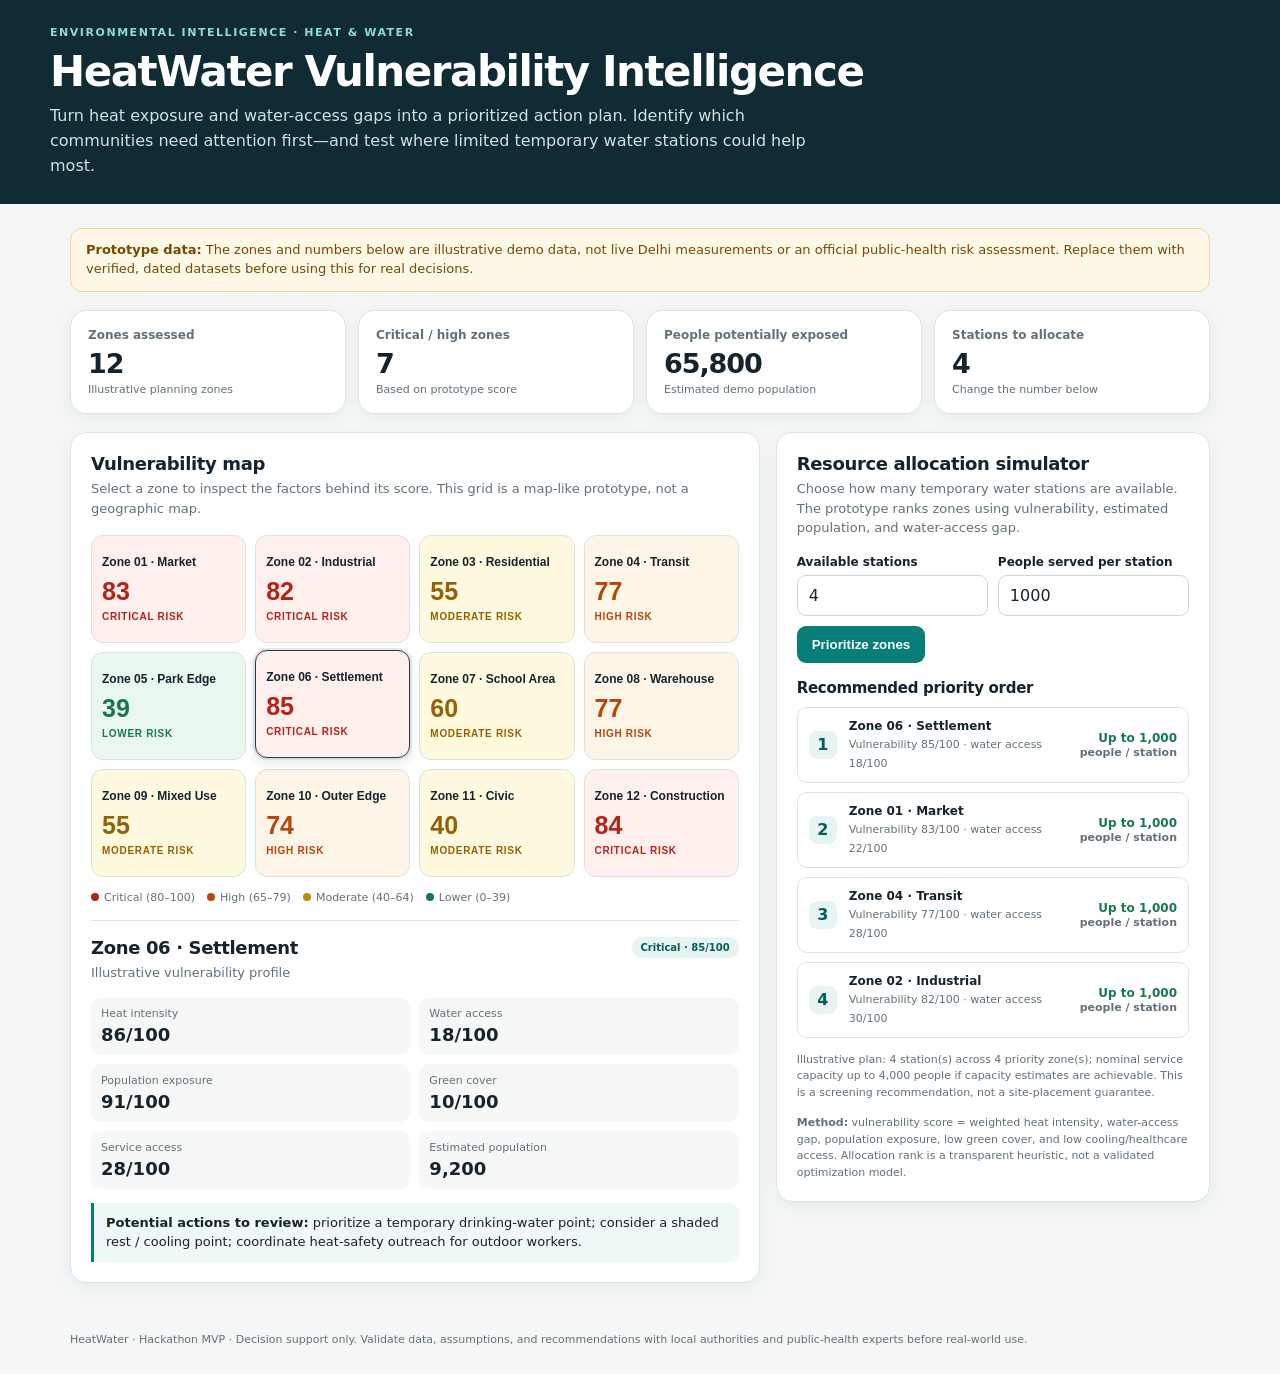
==== index.html @ c155eba9 "Add files via upload" ====
<!DOCTYPE html>
<html lang="en">
<head>
  <meta charset="UTF-8" />
  <meta name="viewport" content="width=device-width, initial-scale=1.0" />
  <meta name="description" content="Heat-water vulnerability mapping and resource prioritization prototype." />
  <title>HeatWater | Vulnerability Intelligence</title>
  <style>
    :root {
      --ink: #15232d; --muted: #61717b; --paper: #f4f7f6; --card: #ffffff;
      --line: #dce5e2; --teal: #087e78; --teal-dark: #075d59; --red: #b42318;
      --orange: #b54708; --yellow: #946200; --green: #16794b;
    }
    * { box-sizing: border-box; }
    body { margin: 0; background: var(--paper); color: var(--ink); font-family: Inter, ui-sans-serif, system-ui, -apple-system, BlinkMacSystemFont, "Segoe UI", sans-serif; }
    header { background: #102b33; color: white; padding: 26px max(22px, calc((100% - 1180px)/2)); }
    .eyebrow { text-transform: uppercase; letter-spacing: .14em; font-size: 11px; color: #8ddbd2; font-weight: 800; }
    h1 { margin: 8px 0 8px; font-size: clamp(28px, 4vw, 42px); letter-spacing: -.035em; }
    header p { margin: 0; color: #d3e1e2; max-width: 760px; line-height: 1.55; }
    main { max-width: 1180px; margin: 24px auto 50px; padding: 0 20px; }
    .notice { background: #fff8e7; border: 1px solid #f0d69a; color: #704b00; border-radius: 12px; padding: 12px 15px; font-size: 13px; line-height: 1.45; margin-bottom: 18px; }
    .stats { display: grid; grid-template-columns: repeat(4, 1fr); gap: 12px; margin-bottom: 18px; }
    .stat, .panel { background: var(--card); border: 1px solid var(--line); border-radius: 16px; box-shadow: 0 4px 16px #173a3610; }
    .stat { padding: 17px; }
    .stat-label { color: var(--muted); font-size: 12px; font-weight: 700; }
    .stat-value { font-size: 27px; font-weight: 800; letter-spacing: -.04em; margin-top: 6px; }
    .stat-note { color: var(--muted); font-size: 11px; margin-top: 4px; }
    .layout { display: grid; grid-template-columns: minmax(0, 1.35fr) minmax(310px, .85fr); gap: 16px; align-items: start; }
    .panel { padding: 20px; }
    .panel h2 { font-size: 18px; margin: 0 0 5px; letter-spacing: -.02em; }
    .sub { color: var(--muted); font-size: 13px; line-height: 1.5; margin: 0 0 17px; }
    .map-grid { display: grid; grid-template-columns: repeat(4, 1fr); gap: 9px; }
    .zone { border: 1px solid #d9e3e0; border-radius: 12px; padding: 12px 10px; min-height: 108px; text-align: left; cursor: pointer; background: #f7faf9; transition: transform .15s, box-shadow .15s; color: var(--ink); }
    .zone:hover, .zone.active { transform: translateY(-2px); box-shadow: 0 4px 14px #173a3620; border-color: #243d43; outline: 2px solid #243d4318; }
    .zone .zone-name { font-size: 12px; font-weight: 800; display: block; }
    .zone .score { font-size: 25px; font-weight: 850; display: block; margin: 8px 0 2px; }
    .zone .risk { font-size: 10px; font-weight: 800; text-transform: uppercase; letter-spacing: .07em; }
    .critical { background: #fff0ee; } .critical .score, .critical .risk { color: var(--red); }
    .high { background: #fff4e8; } .high .score, .high .risk { color: var(--orange); }
    .moderate { background: #fff9df; } .moderate .score, .moderate .risk { color: var(--yellow); }
    .low { background: #eaf7ef; } .low .score, .low .risk { color: var(--green); }
    .legend { display: flex; flex-wrap: wrap; gap: 12px; margin-top: 14px; font-size: 11px; color: var(--muted); }
    .dot { display: inline-block; width: 8px; height: 8px; border-radius: 50%; margin-right: 5px; }
    .detail { margin-top: 16px; border-top: 1px solid var(--line); padding-top: 16px; }
    .detail-top { display: flex; justify-content: space-between; align-items: flex-start; gap: 10px; }
    .pill { display: inline-block; border-radius: 999px; padding: 5px 9px; background: #e6f5f3; color: var(--teal-dark); font-size: 10px; font-weight: 800; }
    .metric-list { display: grid; grid-template-columns: 1fr 1fr; gap: 9px; margin: 14px 0; }
    .metric { background: #f5f8f7; border-radius: 10px; padding: 10px; }
    .metric span { display: block; font-size: 11px; color: var(--muted); }
    .metric strong { display: block; font-size: 18px; margin-top: 4px; }
    .recommendation { border-left: 3px solid var(--teal); padding: 10px 12px; background: #eef8f6; border-radius: 0 9px 9px 0; font-size: 13px; line-height: 1.5; }
    .controls { display: flex; gap: 10px; align-items: end; margin-top: 15px; flex-wrap: wrap; }
    label { display: block; font-size: 12px; font-weight: 750; margin-bottom: 6px; }
    input, select { width: 100%; border: 1px solid #cbd8d4; background: white; border-radius: 9px; padding: 10px 11px; color: var(--ink); font: inherit; }
    .control { flex: 1; min-width: 125px; }
    button.primary { background: var(--teal); border: 0; color: white; padding: 11px 15px; border-radius: 9px; font-weight: 800; cursor: pointer; }
    button.primary:hover { background: var(--teal-dark); }
    .allocation { margin-top: 16px; }
    .allocation-list { display: grid; gap: 9px; }
    .alloc-row { display: grid; grid-template-columns: 30px 1fr auto; gap: 10px; align-items: center; padding: 11px; border: 1px solid var(--line); border-radius: 10px; }
    .rank { width: 28px; height: 28px; border-radius: 8px; background: #e6f5f3; color: var(--teal-dark); display: grid; place-items: center; font-weight: 900; }
    .alloc-row strong { display: block; font-size: 12px; }
    .alloc-row small { color: var(--muted); font-size: 11px; }
    .impact { font-size: 12px; color: var(--green); font-weight: 850; text-align: right; }
    .footnote { font-size: 11px; color: var(--muted); line-height: 1.5; margin-top: 14px; }
    footer { max-width: 1180px; margin: 0 auto; padding: 0 20px 28px; color: var(--muted); font-size: 11px; }
    @media (max-width: 800px) { .layout { grid-template-columns: 1fr; } .stats { grid-template-columns: repeat(2, 1fr); } }
    @media (max-width: 500px) { .map-grid { grid-template-columns: repeat(2, 1fr); } .panel { padding: 15px; } }
  </style>
</head>
<body>
<header>
  <div class="eyebrow">Environmental intelligence · Heat & Water</div>
  <h1>HeatWater Vulnerability Intelligence</h1>
  <p>Turn heat exposure and water-access gaps into a prioritized action plan. Identify which communities need attention first—and test where limited temporary water stations could help most.</p>
</header>
<main>
  <div class="notice"><strong>Prototype data:</strong> The zones and numbers below are illustrative demo data, not live Delhi measurements or an official public-health risk assessment. Replace them with verified, dated datasets before using this for real decisions.</div>
  <section class="stats" aria-label="Overview">
    <div class="stat"><div class="stat-label">Zones assessed</div><div class="stat-value" id="zoneCount">12</div><div class="stat-note">Illustrative planning zones</div></div>
    <div class="stat"><div class="stat-label">Critical / high zones</div><div class="stat-value" id="highCount">—</div><div class="stat-note">Based on prototype score</div></div>
    <div class="stat"><div class="stat-label">People potentially exposed</div><div class="stat-value" id="exposedCount">—</div><div class="stat-note">Estimated demo population</div></div>
    <div class="stat"><div class="stat-label">Stations to allocate</div><div class="stat-value" id="stationCount">4</div><div class="stat-note">Change the number below</div></div>
  </section>
  <div class="layout">
    <section class="panel">
      <h2>Vulnerability map</h2>
      <p class="sub">Select a zone to inspect the factors behind its score. This grid is a map-like prototype, not a geographic map.</p>
      <div class="map-grid" id="zoneGrid"></div>
      <div class="legend">
        <span><i class="dot" style="background:#b42318"></i>Critical (80–100)</span>
        <span><i class="dot" style="background:#b54708"></i>High (65–79)</span>
        <span><i class="dot" style="background:#c18b00"></i>Moderate (40–64)</span>
        <span><i class="dot" style="background:#16794b"></i>Lower (0–39)</span>
      </div>
      <div class="detail" id="zoneDetail"></div>
    </section>
    <section class="panel">
      <h2>Resource allocation simulator</h2>
      <p class="sub">Choose how many temporary water stations are available. The prototype ranks zones using vulnerability, estimated population, and water-access gap.</p>
      <div class="controls">
        <div class="control"><label for="stationInput">Available stations</label><input id="stationInput" type="number" min="1" max="12" value="4" /></div>
        <div class="control"><label for="capacityInput">People served per station</label><input id="capacityInput" type="number" min="100" max="10000" step="100" value="1000" /></div>
        <button class="primary" id="allocateBtn">Prioritize zones</button>
      </div>
      <div class="allocation">
        <h2 style="font-size:15px;margin-bottom:10px">Recommended priority order</h2>
        <div class="allocation-list" id="allocationList"></div>
      </div>
      <div class="footnote" id="allocationSummary"></div>
      <div class="footnote"><strong>Method:</strong> vulnerability score = weighted heat intensity, water-access gap, population exposure, low green cover, and low cooling/healthcare access. Allocation rank is a transparent heuristic, not a validated optimization model.</div>
    </section>
  </div>
</main>
<footer>HeatWater · Hackathon MVP · Decision support only. Validate data, assumptions, and recommendations with local authorities and public-health experts before real-world use.</footer>
<script>
  // Illustrative demo values only. Replace with sourced, dated local data before real use.
  const zones = [
    {id:1,name:"Zone 01 · Market",heat:91,water:22,exposure:88,green:18,services:35,population:6200,workers:74},
    {id:2,name:"Zone 02 · Industrial",heat:94,water:30,exposure:92,green:12,services:42,population:7100,workers:81},
    {id:3,name:"Zone 03 · Residential",heat:72,water:61,exposure:66,green:48,services:65,population:5400,workers:39},
    {id:4,name:"Zone 04 · Transit",heat:88,water:28,exposure:86,green:20,services:58,population:8300,workers:77},
    {id:5,name:"Zone 05 · Park Edge",heat:58,water:70,exposure:42,green:82,services:73,population:3100,workers:24},
    {id:6,name:"Zone 06 · Settlement",heat:86,water:18,exposure:91,green:10,services:28,population:9200,workers:69},
    {id:7,name:"Zone 07 · School Area",heat:76,water:52,exposure:73,green:44,services:69,population:4600,workers:32},
    {id:8,name:"Zone 08 · Warehouse",heat:90,water:35,exposure:80,green:16,services:39,population:3900,workers:83},
    {id:9,name:"Zone 09 · Mixed Use",heat:67,water:58,exposure:59,green:37,services:61,population:5100,workers:45},
    {id:10,name:"Zone 10 · Outer Edge",heat:79,water:26,exposure:71,green:24,services:31,population:5700,workers:56},
    {id:11,name:"Zone 11 · Civic",heat:61,water:77,exposure:48,green:63,services:88,population:2800,workers:21},
    {id:12,name:"Zone 12 · Construction",heat:93,water:24,exposure:89,green:14,services:33,population:4400,workers:90}
  ];
  // Each factor is normalized 0-100; lower water/green/services means a bigger vulnerability gap.
  function score(z) {
    const waterGap = 100 - z.water, greenGap = 100 - z.green, serviceGap = 100 - z.services;
    return Math.round(z.heat*.28 + waterGap*.25 + z.exposure*.22 + greenGap*.13 + serviceGap*.12);
  }
  function riskClass(s) { return s >= 80 ? "critical" : s >= 65 ? "high" : s >= 40 ? "moderate" : "low"; }
  function riskName(s) { return s >= 80 ? "Critical" : s >= 65 ? "High" : s >= 40 ? "Moderate" : "Lower"; }
  zones.forEach(z => z.vulnerability = score(z));
  let selected = zones[5].id;

  function renderGrid() {
    const grid = document.getElementById("zoneGrid");
    grid.innerHTML = "";
    zones.forEach(z => {
      const s = z.vulnerability;
      const b = document.createElement("button");
      b.className = `zone ${riskClass(s)} ${selected === z.id ? "active" : ""}`;
      b.innerHTML = `<span class="zone-name">${z.name}</span><span class="score">${s}</span><span class="risk">${riskName(s)} risk</span>`;
      b.setAttribute("aria-label", `${z.name}, vulnerability score ${s}. Select for details.`);
      b.addEventListener("click", () => { selected = z.id; renderGrid(); renderDetail(); });
      grid.appendChild(b);
    });
  }
  function actionFor(z) {
    const actions = [];
    if (z.water < 40) actions.push("prioritize a temporary drinking-water point");
    if (z.green < 25) actions.push("consider a shaded rest / cooling point");
    if (z.workers > 65) actions.push("coordinate heat-safety outreach for outdoor workers");
    if (z.services < 40) actions.push("review emergency-service access");
    if (!actions.length) actions.push("maintain water access and monitor conditions");
    return actions.slice(0,3).join("; ");
  }
  function renderDetail() {
    const z = zones.find(x => x.id === selected);
    document.getElementById("zoneDetail").innerHTML = `
      <div class="detail-top"><div><h2>${z.name}</h2><p class="sub" style="margin:5px 0 0">Illustrative vulnerability profile</p></div><span class="pill">${riskName(z.vulnerability)} · ${z.vulnerability}/100</span></div>
      <div class="metric-list">
        <div class="metric"><span>Heat intensity</span><strong>${z.heat}/100</strong></div>
        <div class="metric"><span>Water access</span><strong>${z.water}/100</strong></div>
        <div class="metric"><span>Population exposure</span><strong>${z.exposure}/100</strong></div>
        <div class="metric"><span>Green cover</span><strong>${z.green}/100</strong></div>
        <div class="metric"><span>Service access</span><strong>${z.services}/100</strong></div>
        <div class="metric"><span>Estimated population</span><strong>${z.population.toLocaleString("en-IN")}</strong></div>
      </div>
      <div class="recommendation"><strong>Potential actions to review:</strong> ${actionFor(z)}.</div>`;
  }
  function allocate() {
    let n = Math.max(1, Math.min(12, Number(document.getElementById("stationInput").value) || 1));
    let cap = Math.max(100, Number(document.getElementById("capacityInput").value) || 1000);
    document.getElementById("stationCount").textContent = n;
    const ranked = [...zones].map(z => {
      // Transparent prioritization heuristic: score, population, and water-access gap.
      const priority = z.vulnerability * .55 + (z.population / 100) * .20 + (100-z.water) * .25;
      return {...z, priority, peopleServed: Math.min(cap, z.population)};
    }).sort((a,b) => b.priority-a.priority).slice(0,n);
    const list = document.getElementById("allocationList");
    list.innerHTML = "";
    ranked.forEach((z,i) => {
      const row = document.createElement("div");
      row.className = "alloc-row";
      row.innerHTML = `<div class="rank">${i+1}</div><div><strong>${z.name}</strong><small>Vulnerability ${z.vulnerability}/100 · water access ${z.water}/100</small></div><div class="impact">Up to ${z.peopleServed.toLocaleString("en-IN")}<br><small>people / station</small></div>`;
      row.addEventListener("click", () => { selected=z.id; renderGrid(); renderDetail(); });
      row.style.cursor = "pointer";
      list.appendChild(row);
    });
    const people = ranked.reduce((sum,z)=>sum+z.peopleServed,0);
    document.getElementById("allocationSummary").textContent =
      `Illustrative plan: ${n} station(s) across ${ranked.length} priority zone(s); nominal service capacity up to ${people.toLocaleString("en-IN")} people if capacity estimates are achievable. This is a screening recommendation, not a site-placement guarantee.`;
    document.getElementById("highCount").textContent = zones.filter(z=>z.vulnerability>=65).length;
    document.getElementById("exposedCount").textContent = zones.reduce((s,z)=>s+z.population,0).toLocaleString("en-IN");
  }
  document.getElementById("allocateBtn").addEventListener("click", allocate);
  document.getElementById("stationInput").addEventListener("change", allocate);
  document.getElementById("capacityInput").addEventListener("change", allocate);
  renderGrid(); renderDetail(); allocate();
</script>
</body>
</html>
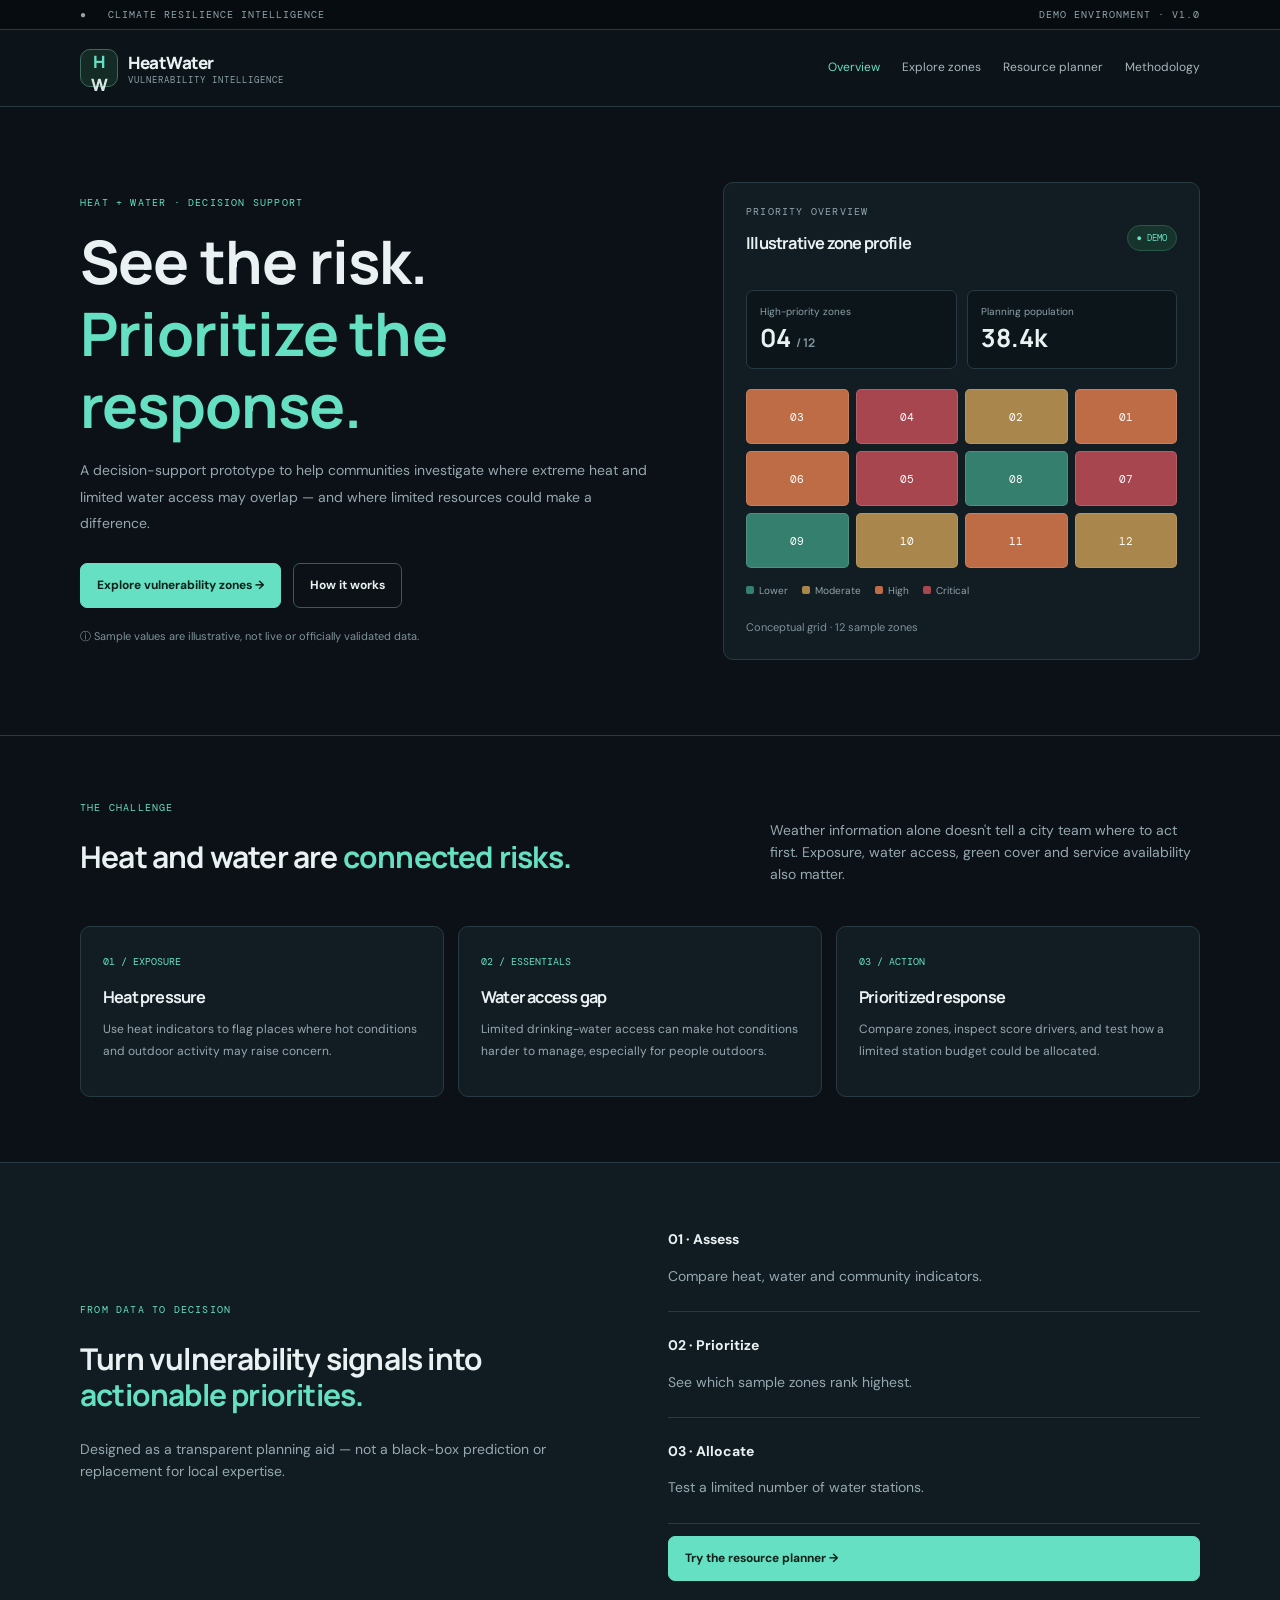
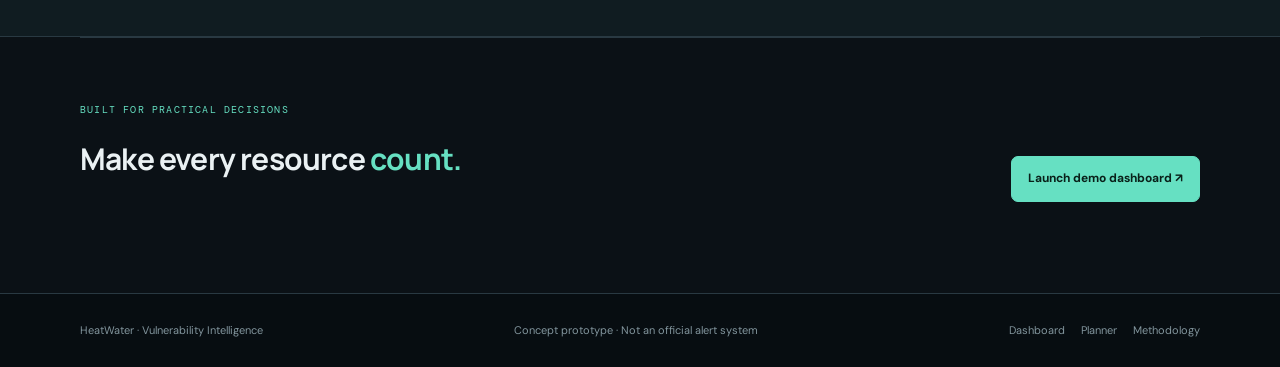
==== commit d18cdf62: "Add files via upload" ====
--- a/index.html
+++ b/index.html
@@ -1,209 +1 @@
-<!DOCTYPE html>
-<html lang="en">
-<head>
-  <meta charset="UTF-8" />
-  <meta name="viewport" content="width=device-width, initial-scale=1.0" />
-  <meta name="description" content="Heat-water vulnerability mapping and resource prioritization prototype." />
-  <title>HeatWater | Vulnerability Intelligence</title>
-  <style>
-    :root {
-      --ink: #15232d; --muted: #61717b; --paper: #f4f7f6; --card: #ffffff;
-      --line: #dce5e2; --teal: #087e78; --teal-dark: #075d59; --red: #b42318;
-      --orange: #b54708; --yellow: #946200; --green: #16794b;
-    }
-    * { box-sizing: border-box; }
-    body { margin: 0; background: var(--paper); color: var(--ink); font-family: Inter, ui-sans-serif, system-ui, -apple-system, BlinkMacSystemFont, "Segoe UI", sans-serif; }
-    header { background: #102b33; color: white; padding: 26px max(22px, calc((100% - 1180px)/2)); }
-    .eyebrow { text-transform: uppercase; letter-spacing: .14em; font-size: 11px; color: #8ddbd2; font-weight: 800; }
-    h1 { margin: 8px 0 8px; font-size: clamp(28px, 4vw, 42px); letter-spacing: -.035em; }
-    header p { margin: 0; color: #d3e1e2; max-width: 760px; line-height: 1.55; }
-    main { max-width: 1180px; margin: 24px auto 50px; padding: 0 20px; }
-    .notice { background: #fff8e7; border: 1px solid #f0d69a; color: #704b00; border-radius: 12px; padding: 12px 15px; font-size: 13px; line-height: 1.45; margin-bottom: 18px; }
-    .stats { display: grid; grid-template-columns: repeat(4, 1fr); gap: 12px; margin-bottom: 18px; }
-    .stat, .panel { background: var(--card); border: 1px solid var(--line); border-radius: 16px; box-shadow: 0 4px 16px #173a3610; }
-    .stat { padding: 17px; }
-    .stat-label { color: var(--muted); font-size: 12px; font-weight: 700; }
-    .stat-value { font-size: 27px; font-weight: 800; letter-spacing: -.04em; margin-top: 6px; }
-    .stat-note { color: var(--muted); font-size: 11px; margin-top: 4px; }
-    .layout { display: grid; grid-template-columns: minmax(0, 1.35fr) minmax(310px, .85fr); gap: 16px; align-items: start; }
-    .panel { padding: 20px; }
-    .panel h2 { font-size: 18px; margin: 0 0 5px; letter-spacing: -.02em; }
-    .sub { color: var(--muted); font-size: 13px; line-height: 1.5; margin: 0 0 17px; }
-    .map-grid { display: grid; grid-template-columns: repeat(4, 1fr); gap: 9px; }
-    .zone { border: 1px solid #d9e3e0; border-radius: 12px; padding: 12px 10px; min-height: 108px; text-align: left; cursor: pointer; background: #f7faf9; transition: transform .15s, box-shadow .15s; color: var(--ink); }
-    .zone:hover, .zone.active { transform: translateY(-2px); box-shadow: 0 4px 14px #173a3620; border-color: #243d43; outline: 2px solid #243d4318; }
-    .zone .zone-name { font-size: 12px; font-weight: 800; display: block; }
-    .zone .score { font-size: 25px; font-weight: 850; display: block; margin: 8px 0 2px; }
-    .zone .risk { font-size: 10px; font-weight: 800; text-transform: uppercase; letter-spacing: .07em; }
-    .critical { background: #fff0ee; } .critical .score, .critical .risk { color: var(--red); }
-    .high { background: #fff4e8; } .high .score, .high .risk { color: var(--orange); }
-    .moderate { background: #fff9df; } .moderate .score, .moderate .risk { color: var(--yellow); }
-    .low { background: #eaf7ef; } .low .score, .low .risk { color: var(--green); }
-    .legend { display: flex; flex-wrap: wrap; gap: 12px; margin-top: 14px; font-size: 11px; color: var(--muted); }
-    .dot { display: inline-block; width: 8px; height: 8px; border-radius: 50%; margin-right: 5px; }
-    .detail { margin-top: 16px; border-top: 1px solid var(--line); padding-top: 16px; }
-    .detail-top { display: flex; justify-content: space-between; align-items: flex-start; gap: 10px; }
-    .pill { display: inline-block; border-radius: 999px; padding: 5px 9px; background: #e6f5f3; color: var(--teal-dark); font-size: 10px; font-weight: 800; }
-    .metric-list { display: grid; grid-template-columns: 1fr 1fr; gap: 9px; margin: 14px 0; }
-    .metric { background: #f5f8f7; border-radius: 10px; padding: 10px; }
-    .metric span { display: block; font-size: 11px; color: var(--muted); }
-    .metric strong { display: block; font-size: 18px; margin-top: 4px; }
-    .recommendation { border-left: 3px solid var(--teal); padding: 10px 12px; background: #eef8f6; border-radius: 0 9px 9px 0; font-size: 13px; line-height: 1.5; }
-    .controls { display: flex; gap: 10px; align-items: end; margin-top: 15px; flex-wrap: wrap; }
-    label { display: block; font-size: 12px; font-weight: 750; margin-bottom: 6px; }
-    input, select { width: 100%; border: 1px solid #cbd8d4; background: white; border-radius: 9px; padding: 10px 11px; color: var(--ink); font: inherit; }
-    .control { flex: 1; min-width: 125px; }
-    button.primary { background: var(--teal); border: 0; color: white; padding: 11px 15px; border-radius: 9px; font-weight: 800; cursor: pointer; }
-    button.primary:hover { background: var(--teal-dark); }
-    .allocation { margin-top: 16px; }
-    .allocation-list { display: grid; gap: 9px; }
-    .alloc-row { display: grid; grid-template-columns: 30px 1fr auto; gap: 10px; align-items: center; padding: 11px; border: 1px solid var(--line); border-radius: 10px; }
-    .rank { width: 28px; height: 28px; border-radius: 8px; background: #e6f5f3; color: var(--teal-dark); display: grid; place-items: center; font-weight: 900; }
-    .alloc-row strong { display: block; font-size: 12px; }
-    .alloc-row small { color: var(--muted); font-size: 11px; }
-    .impact { font-size: 12px; color: var(--green); font-weight: 850; text-align: right; }
-    .footnote { font-size: 11px; color: var(--muted); line-height: 1.5; margin-top: 14px; }
-    footer { max-width: 1180px; margin: 0 auto; padding: 0 20px 28px; color: var(--muted); font-size: 11px; }
-    @media (max-width: 800px) { .layout { grid-template-columns: 1fr; } .stats { grid-template-columns: repeat(2, 1fr); } }
-    @media (max-width: 500px) { .map-grid { grid-template-columns: repeat(2, 1fr); } .panel { padding: 15px; } }
-  </style>
-</head>
-<body>
-<header>
-  <div class="eyebrow">Environmental intelligence · Heat & Water</div>
-  <h1>HeatWater Vulnerability Intelligence</h1>
-  <p>Turn heat exposure and water-access gaps into a prioritized action plan. Identify which communities need attention first—and test where limited temporary water stations could help most.</p>
-</header>
-<main>
-  <div class="notice"><strong>Prototype data:</strong> The zones and numbers below are illustrative demo data, not live Delhi measurements or an official public-health risk assessment. Replace them with verified, dated datasets before using this for real decisions.</div>
-  <section class="stats" aria-label="Overview">
-    <div class="stat"><div class="stat-label">Zones assessed</div><div class="stat-value" id="zoneCount">12</div><div class="stat-note">Illustrative planning zones</div></div>
-    <div class="stat"><div class="stat-label">Critical / high zones</div><div class="stat-value" id="highCount">—</div><div class="stat-note">Based on prototype score</div></div>
-    <div class="stat"><div class="stat-label">People potentially exposed</div><div class="stat-value" id="exposedCount">—</div><div class="stat-note">Estimated demo population</div></div>
-    <div class="stat"><div class="stat-label">Stations to allocate</div><div class="stat-value" id="stationCount">4</div><div class="stat-note">Change the number below</div></div>
-  </section>
-  <div class="layout">
-    <section class="panel">
-      <h2>Vulnerability map</h2>
-      <p class="sub">Select a zone to inspect the factors behind its score. This grid is a map-like prototype, not a geographic map.</p>
-      <div class="map-grid" id="zoneGrid"></div>
-      <div class="legend">
-        <span><i class="dot" style="background:#b42318"></i>Critical (80–100)</span>
-        <span><i class="dot" style="background:#b54708"></i>High (65–79)</span>
-        <span><i class="dot" style="background:#c18b00"></i>Moderate (40–64)</span>
-        <span><i class="dot" style="background:#16794b"></i>Lower (0–39)</span>
-      </div>
-      <div class="detail" id="zoneDetail"></div>
-    </section>
-    <section class="panel">
-      <h2>Resource allocation simulator</h2>
-      <p class="sub">Choose how many temporary water stations are available. The prototype ranks zones using vulnerability, estimated population, and water-access gap.</p>
-      <div class="controls">
-        <div class="control"><label for="stationInput">Available stations</label><input id="stationInput" type="number" min="1" max="12" value="4" /></div>
-        <div class="control"><label for="capacityInput">People served per station</label><input id="capacityInput" type="number" min="100" max="10000" step="100" value="1000" /></div>
-        <button class="primary" id="allocateBtn">Prioritize zones</button>
-      </div>
-      <div class="allocation">
-        <h2 style="font-size:15px;margin-bottom:10px">Recommended priority order</h2>
-        <div class="allocation-list" id="allocationList"></div>
-      </div>
-      <div class="footnote" id="allocationSummary"></div>
-      <div class="footnote"><strong>Method:</strong> vulnerability score = weighted heat intensity, water-access gap, population exposure, low green cover, and low cooling/healthcare access. Allocation rank is a transparent heuristic, not a validated optimization model.</div>
-    </section>
-  </div>
-</main>
-<footer>HeatWater · Hackathon MVP · Decision support only. Validate data, assumptions, and recommendations with local authorities and public-health experts before real-world use.</footer>
-<script>
-  // Illustrative demo values only. Replace with sourced, dated local data before real use.
-  const zones = [
-    {id:1,name:"Zone 01 · Market",heat:91,water:22,exposure:88,green:18,services:35,population:6200,workers:74},
-    {id:2,name:"Zone 02 · Industrial",heat:94,water:30,exposure:92,green:12,services:42,population:7100,workers:81},
-    {id:3,name:"Zone 03 · Residential",heat:72,water:61,exposure:66,green:48,services:65,population:5400,workers:39},
-    {id:4,name:"Zone 04 · Transit",heat:88,water:28,exposure:86,green:20,services:58,population:8300,workers:77},
-    {id:5,name:"Zone 05 · Park Edge",heat:58,water:70,exposure:42,green:82,services:73,population:3100,workers:24},
-    {id:6,name:"Zone 06 · Settlement",heat:86,water:18,exposure:91,green:10,services:28,population:9200,workers:69},
-    {id:7,name:"Zone 07 · School Area",heat:76,water:52,exposure:73,green:44,services:69,population:4600,workers:32},
-    {id:8,name:"Zone 08 · Warehouse",heat:90,water:35,exposure:80,green:16,services:39,population:3900,workers:83},
-    {id:9,name:"Zone 09 · Mixed Use",heat:67,water:58,exposure:59,green:37,services:61,population:5100,workers:45},
-    {id:10,name:"Zone 10 · Outer Edge",heat:79,water:26,exposure:71,green:24,services:31,population:5700,workers:56},
-    {id:11,name:"Zone 11 · Civic",heat:61,water:77,exposure:48,green:63,services:88,population:2800,workers:21},
-    {id:12,name:"Zone 12 · Construction",heat:93,water:24,exposure:89,green:14,services:33,population:4400,workers:90}
-  ];
-  // Each factor is normalized 0-100; lower water/green/services means a bigger vulnerability gap.
-  function score(z) {
-    const waterGap = 100 - z.water, greenGap = 100 - z.green, serviceGap = 100 - z.services;
-    return Math.round(z.heat*.28 + waterGap*.25 + z.exposure*.22 + greenGap*.13 + serviceGap*.12);
-  }
-  function riskClass(s) { return s >= 80 ? "critical" : s >= 65 ? "high" : s >= 40 ? "moderate" : "low"; }
-  function riskName(s) { return s >= 80 ? "Critical" : s >= 65 ? "High" : s >= 40 ? "Moderate" : "Lower"; }
-  zones.forEach(z => z.vulnerability = score(z));
-  let selected = zones[5].id;
-
-  function renderGrid() {
-    const grid = document.getElementById("zoneGrid");
-    grid.innerHTML = "";
-    zones.forEach(z => {
-      const s = z.vulnerability;
-      const b = document.createElement("button");
-      b.className = `zone ${riskClass(s)} ${selected === z.id ? "active" : ""}`;
-      b.innerHTML = `<span class="zone-name">${z.name}</span><span class="score">${s}</span><span class="risk">${riskName(s)} risk</span>`;
-      b.setAttribute("aria-label", `${z.name}, vulnerability score ${s}. Select for details.`);
-      b.addEventListener("click", () => { selected = z.id; renderGrid(); renderDetail(); });
-      grid.appendChild(b);
-    });
-  }
-  function actionFor(z) {
-    const actions = [];
-    if (z.water < 40) actions.push("prioritize a temporary drinking-water point");
-    if (z.green < 25) actions.push("consider a shaded rest / cooling point");
-    if (z.workers > 65) actions.push("coordinate heat-safety outreach for outdoor workers");
-    if (z.services < 40) actions.push("review emergency-service access");
-    if (!actions.length) actions.push("maintain water access and monitor conditions");
-    return actions.slice(0,3).join("; ");
-  }
-  function renderDetail() {
-    const z = zones.find(x => x.id === selected);
-    document.getElementById("zoneDetail").innerHTML = `
-      <div class="detail-top"><div><h2>${z.name}</h2><p class="sub" style="margin:5px 0 0">Illustrative vulnerability profile</p></div><span class="pill">${riskName(z.vulnerability)} · ${z.vulnerability}/100</span></div>
-      <div class="metric-list">
-        <div class="metric"><span>Heat intensity</span><strong>${z.heat}/100</strong></div>
-        <div class="metric"><span>Water access</span><strong>${z.water}/100</strong></div>
-        <div class="metric"><span>Population exposure</span><strong>${z.exposure}/100</strong></div>
-        <div class="metric"><span>Green cover</span><strong>${z.green}/100</strong></div>
-        <div class="metric"><span>Service access</span><strong>${z.services}/100</strong></div>
-        <div class="metric"><span>Estimated population</span><strong>${z.population.toLocaleString("en-IN")}</strong></div>
-      </div>
-      <div class="recommendation"><strong>Potential actions to review:</strong> ${actionFor(z)}.</div>`;
-  }
-  function allocate() {
-    let n = Math.max(1, Math.min(12, Number(document.getElementById("stationInput").value) || 1));
-    let cap = Math.max(100, Number(document.getElementById("capacityInput").value) || 1000);
-    document.getElementById("stationCount").textContent = n;
-    const ranked = [...zones].map(z => {
-      // Transparent prioritization heuristic: score, population, and water-access gap.
-      const priority = z.vulnerability * .55 + (z.population / 100) * .20 + (100-z.water) * .25;
-      return {...z, priority, peopleServed: Math.min(cap, z.population)};
-    }).sort((a,b) => b.priority-a.priority).slice(0,n);
-    const list = document.getElementById("allocationList");
-    list.innerHTML = "";
-    ranked.forEach((z,i) => {
-      const row = document.createElement("div");
-      row.className = "alloc-row";
-      row.innerHTML = `<div class="rank">${i+1}</div><div><strong>${z.name}</strong><small>Vulnerability ${z.vulnerability}/100 · water access ${z.water}/100</small></div><div class="impact">Up to ${z.peopleServed.toLocaleString("en-IN")}<br><small>people / station</small></div>`;
-      row.addEventListener("click", () => { selected=z.id; renderGrid(); renderDetail(); });
-      row.style.cursor = "pointer";
-      list.appendChild(row);
-    });
-    const people = ranked.reduce((sum,z)=>sum+z.peopleServed,0);
-    document.getElementById("allocationSummary").textContent =
-      `Illustrative plan: ${n} station(s) across ${ranked.length} priority zone(s); nominal service capacity up to ${people.toLocaleString("en-IN")} people if capacity estimates are achievable. This is a screening recommendation, not a site-placement guarantee.`;
-    document.getElementById("highCount").textContent = zones.filter(z=>z.vulnerability>=65).length;
-    document.getElementById("exposedCount").textContent = zones.reduce((s,z)=>s+z.population,0).toLocaleString("en-IN");
-  }
-  document.getElementById("allocateBtn").addEventListener("click", allocate);
-  document.getElementById("stationInput").addEventListener("change", allocate);
-  document.getElementById("capacityInput").addEventListener("change", allocate);
-  renderGrid(); renderDetail(); allocate();
-</script>
-</body>
-</html>
+<!doctype html><html lang="en"><head><meta charset="utf-8"><meta name="viewport" content="width=device-width,initial-scale=1"><title>HeatWater | Climate Resilience Intelligence</title><link rel="stylesheet" href="styles.css"></head><body><div class="top">● &nbsp; CLIMATE RESILIENCE INTELLIGENCE <span style="float:right">DEMO ENVIRONMENT · V1.0</span></div><header><div class="wrap nav"><a class="brand" href="index.html"><span class="mark">H<span style="color:#d6e6e1">W</span></span><span>HeatWater<small>VULNERABILITY INTELLIGENCE</small></span></a><nav class="navlinks"><a class="active" href="index.html">Overview</a><a href="dashboard.html">Explore zones</a><a href="planner.html">Resource planner</a><a href="methodology.html">Methodology</a></nav></div></header><main><section class="wrap hero"><div><div class="eyebrow">HEAT + WATER · DECISION SUPPORT</div><h1>See the risk.<br><em>Prioritize the response.</em></h1><p>A decision-support prototype to help communities investigate where extreme heat and limited water access may overlap — and where limited resources could make a difference.</p><div class="actions"><a class="button primary" href="dashboard.html">Explore vulnerability zones →</a><a class="button secondary" href="methodology.html">How it works</a></div><div class="note">ⓘ Sample values are illustrative, not live or officially validated data.</div></div><div class="visual"><div class="visual-head"><div><div class="label">PRIORITY OVERVIEW</div><h3>Illustrative zone profile</h3></div><span class="tag">● DEMO</span></div><div class="metrics"><div class="metric"><span>High-priority zones</span><strong>04 <small style="font-size:12px;color:#7d929b">/ 12</small></strong></div><div class="metric"><span>Planning population</span><strong>38.4k</strong></div></div><div class="mapgrid"><button class="tile high">03</button><button class="tile critical">04</button><button class="tile moderate">02</button><button class="tile high">01</button><button class="tile high">06</button><button class="tile critical">05</button><button class="tile low">08</button><button class="tile critical">07</button><button class="tile low">09</button><button class="tile moderate">10</button><button class="tile high">11</button><button class="tile moderate">12</button></div><div class="legend"><span><i class="low"></i>Lower</span><span><i class="moderate"></i>Moderate</span><span><i class="high"></i>High</span><span><i class="critical"></i>Critical</span></div><div class="note">Conceptual grid · 12 sample zones</div></div></section><section class="section"><div class="wrap"><div class="sectionhead"><div><div class="eyebrow">THE CHALLENGE</div><h2>Heat and water are <em>connected risks.</em></h2></div><p>Weather information alone doesn't tell a city team where to act first. Exposure, water access, green cover and service availability also matter.</p></div><div class="cards"><article class="card"><span class="number">01 / EXPOSURE</span><h3>Heat pressure</h3><p>Use heat indicators to flag places where hot conditions and outdoor activity may raise concern.</p></article><article class="card"><span class="number">02 / ESSENTIALS</span><h3>Water access gap</h3><p>Limited drinking-water access can make hot conditions harder to manage, especially for people outdoors.</p></article><article class="card"><span class="number">03 / ACTION</span><h3>Prioritized response</h3><p>Compare zones, inspect score drivers, and test how a limited station budget could be allocated.</p></article></div></div></section><section class="band"><div class="wrap bandgrid"><div><div class="eyebrow">FROM DATA TO DECISION</div><h2>Turn vulnerability signals into <em>actionable priorities.</em></h2><p>Designed as a transparent planning aid — not a black-box prediction or replacement for local expertise.</p></div><div class="steps"><div class="step"><b>01 · Assess</b><p>Compare heat, water and community indicators.</p></div><div class="step"><b>02 · Prioritize</b><p>See which sample zones rank highest.</p></div><div class="step"><b>03 · Allocate</b><p>Test a limited number of water stations.</p></div><a class="button primary" href="planner.html">Try the resource planner →</a></div></div></section><section class="wrap section"><div class="sectionhead"><div><div class="eyebrow">BUILT FOR PRACTICAL DECISIONS</div><h2>Make every resource <em>count.</em></h2></div><a class="button primary" href="dashboard.html">Launch demo dashboard ↗</a></div></section></main><footer class="footer"><div class="wrap footrow"><span>HeatWater · Vulnerability Intelligence</span><span>Concept prototype · Not an official alert system</span><div class="footlinks"><a href="dashboard.html">Dashboard</a><a href="planner.html">Planner</a><a href="methodology.html">Methodology</a></div></div></footer></body></html>
--- a/styles.css
+++ b/styles.css
@@ -0,0 +1,3 @@
+
+@import url('https://fonts.googleapis.com/css2?family=DM+Mono:wght@400;500&family=DM+Sans:wght@400;500;700&family=Manrope:wght@500;600;700;800&display=swap');
+:root{--bg:#0b1116;--panel:#121c23;--line:#293942;--text:#eaf1f3;--muted:#96a8b0;--mint:#66e0c2;--amber:#ffb36b;--red:#ff777b}*{box-sizing:border-box}body{margin:0;background:var(--bg);color:var(--text);font:14px 'DM Sans',sans-serif;line-height:1.6}a{color:inherit;text-decoration:none}.wrap{width:min(1120px,calc(100% - 36px));margin:auto}.top{padding:8px max(18px,calc((100vw - 1120px)/2));background:#070c10;color:#91a4ac;font:10px 'DM Mono';letter-spacing:1px;border-bottom:1px solid var(--line)}header{position:sticky;top:0;z-index:4;background:#0d151aee;backdrop-filter:blur(12px);border-bottom:1px solid var(--line)}.nav{height:76px;display:flex;align-items:center;gap:28px}.brand{font:800 17px Manrope;letter-spacing:-.5px;display:flex;align-items:center;gap:10px;white-space:nowrap}.mark{display:grid;place-items:center;width:38px;height:38px;border:1px solid #3d6b60;border-radius:10px;color:var(--mint);background:#132a25}.brand small{display:block;font:9px 'DM Mono';letter-spacing:1px;color:#8ca0a8}.navlinks{display:flex;gap:22px;margin-left:auto}.navlinks a{font-size:12px;color:#a8b7bd}.navlinks a:hover,.navlinks a.active{color:var(--mint)}.button{display:inline-block;border:1px solid #3d5a58;padding:12px 16px;border-radius:7px;font-weight:700;font-size:12px;cursor:pointer}.primary{background:var(--mint);color:#092019;border-color:var(--mint)}.secondary{color:var(--text)}.eyebrow,.kicker,.label{font:10px 'DM Mono';letter-spacing:1.2px;color:#91a6ae}.eyebrow{color:var(--mint)}h1,h2,h3{font-family:Manrope,sans-serif;line-height:1.2;letter-spacing:-.8px}h1{font-size:clamp(38px,5vw,60px);margin:16px 0}h1 em,h2 em{font-style:normal;color:var(--mint)}h2{font-size:30px}p{color:var(--muted)}.hero{display:grid;grid-template-columns:1.1fr .9fr;gap:60px;align-items:center;padding-top:75px;padding-bottom:75px}.hero p{max-width:600px;line-height:1.9}.actions{display:flex;gap:12px;flex-wrap:wrap;margin-top:26px}.note{font-size:11px;color:#7e929b;margin-top:20px}.visual,.panel,.card{background:var(--panel);border:1px solid var(--line);border-radius:10px;padding:22px}.visual-head,.row-between{display:flex;align-items:center;justify-content:space-between;gap:14px}.tag{font:9px 'DM Mono';color:var(--mint);background:#16332c;border:1px solid #2a574b;border-radius:20px;padding:6px 9px}.metrics{display:grid;grid-template-columns:repeat(2,1fr);gap:10px;margin:20px 0}.metric{background:#0c151a;border:1px solid var(--line);border-radius:7px;padding:13px}.metric span{display:block;color:#8da1a9;font-size:10px}.metric strong{font:700 25px Manrope}.mapgrid{display:grid;grid-template-columns:repeat(4,1fr);gap:7px}.tile{border:1px solid #ffffff22;border-radius:5px;min-height:55px;color:white;font:11px 'DM Mono';cursor:pointer}.low{background:#347f6d}.moderate{background:#a9864b}.high{background:#bd6c45}.critical{background:#a7464e}.legend{display:flex;gap:14px;flex-wrap:wrap;font-size:10px;color:#90a2aa;margin-top:15px}.legend i{display:inline-block;width:8px;height:8px;border-radius:2px;margin-right:5px}.section{padding:65px 0;border-top:1px solid var(--line)}.sectionhead{display:flex;justify-content:space-between;align-items:end;gap:30px;margin-bottom:26px}.sectionhead p{max-width:430px}.cards{display:grid;grid-template-columns:repeat(3,1fr);gap:14px}.card h3{margin-bottom:8px}.card p{font-size:12px;line-height:1.8}.number{font:10px 'DM Mono';color:var(--mint)}.band{background:#101c21;border-block:1px solid var(--line);padding:55px 0}.bandgrid{display:grid;grid-template-columns:1fr 1fr;gap:55px;align-items:center}.steps{display:grid;gap:12px}.step{border-bottom:1px solid var(--line);padding:10px 0}.step b{color:var(--text)}.footer{border-top:1px solid var(--line);background:#070d11;padding:28px 0;color:#82959d;font-size:11px}.footrow{display:flex;justify-content:space-between;gap:20px;align-items:center}.footlinks{display:flex;gap:16px}.page{padding:45px 0 70px}.page h1{font-size:43px}.sublead{max-width:760px}.notice{padding:14px 16px;border:1px solid #665333;background:#241f17;border-radius:7px;margin:22px 0;color:#ead5ad;font-size:12px}.statgrid{display:grid;grid-template-columns:repeat(4,1fr);gap:12px;margin:18px 0}.statgrid .metric strong{display:block;margin:7px 0}.twocol{display:grid;grid-template-columns:1fr 1fr;gap:16px}.threecol{display:grid;grid-template-columns:repeat(3,1fr);gap:12px}.mapbig{display:grid;grid-template-columns:repeat(4,1fr);gap:8px;background:#0c151a;border:1px solid var(--line);border-radius:8px;padding:14px}.mapbig .tile{min-height:75px;text-align:left;padding:9px}.mapbig .tile b,.mapbig .tile small{display:block}.mapbig small{margin-top:4px}.bar{height:6px;background:#2b3b42;border-radius:8px;overflow:hidden;margin:6px 0 14px}.bar span{display:block;height:100%;background:var(--mint)}.tablewrap{overflow:auto;margin-top:18px}table{width:100%;border-collapse:collapse;white-space:nowrap;font-size:11px}th,td{text-align:left;padding:12px;border-bottom:1px solid var(--line)}th{font:9px 'DM Mono';color:#81969e;background:#0c151a}td{color:#b8c6cb}.search,select,input[type=range]{background:#0b1318;border:1px solid #36474f;color:var(--text);padding:10px;border-radius:6px}.search{width:180px}.planner label{display:block;margin:22px 0 8px;color:#d2dcdf;font-size:12px}.planner input[type=range],.planner select{width:100%}.allocation{display:grid;gap:9px;margin:16px 0}.allocitem{display:grid;grid-template-columns:34px 1fr auto;gap:12px;align-items:center;padding:12px;border:1px solid var(--line);border-radius:7px;background:#0c151a}.rank{background:#183a31;color:var(--mint);padding:7px;border-radius:5px;text-align:center;font-family:'DM Mono'}.allocitem p{font-size:11px;margin:4px 0 0}.formula{padding:16px;background:#0b1318;border:1px solid var(--line);border-radius:7px;color:var(--mint);font:12px 'DM Mono';overflow-wrap:anywhere}.list li{margin:10px 0;color:var(--muted)}button{font-family:inherit}@media(max-width:800px){.nav{height:auto;min-height:70px;flex-wrap:wrap;padding:12px 0}.navlinks{order:3;width:100%;overflow:auto;margin:0;padding-bottom:5px}.hero,.bandgrid,.twocol{grid-template-columns:1fr;gap:28px}.hero{padding-top:45px;padding-bottom:45px}.cards{grid-template-columns:1fr}.sectionhead{display:block}.statgrid{grid-template-columns:repeat(2,1fr)}.footrow{align-items:flex-start;flex-wrap:wrap}.page h1{font-size:35px}}@media(max-width:460px){.wrap{width:calc(100% - 24px)}.brand{font-size:15px}.navlinks{gap:16px}.navlinks a{white-space:nowrap;font-size:11px}.visual,.panel,.card{padding:15px}.mapbig{gap:4px;padding:7px}.mapbig .tile{min-height:58px;padding:5px}.statgrid .metric strong{font-size:21px}.footlinks{flex-wrap:wrap}}
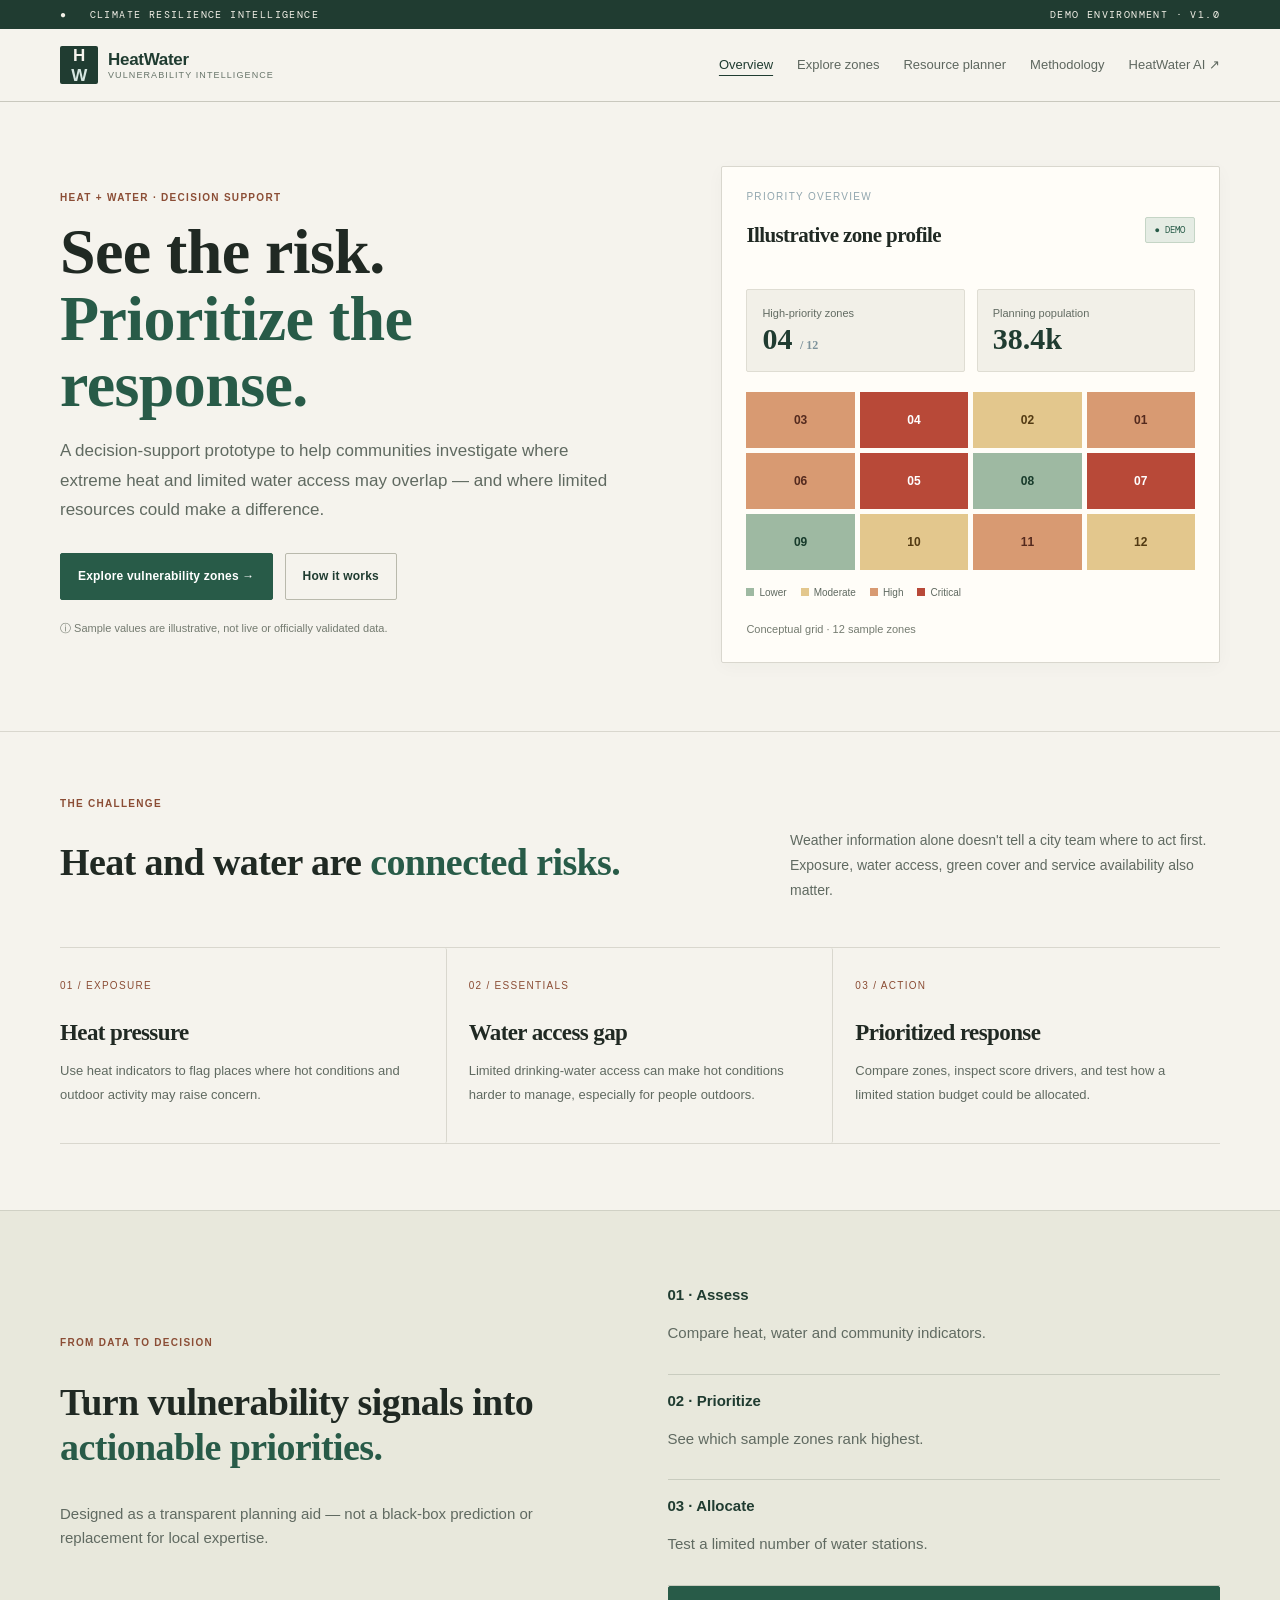
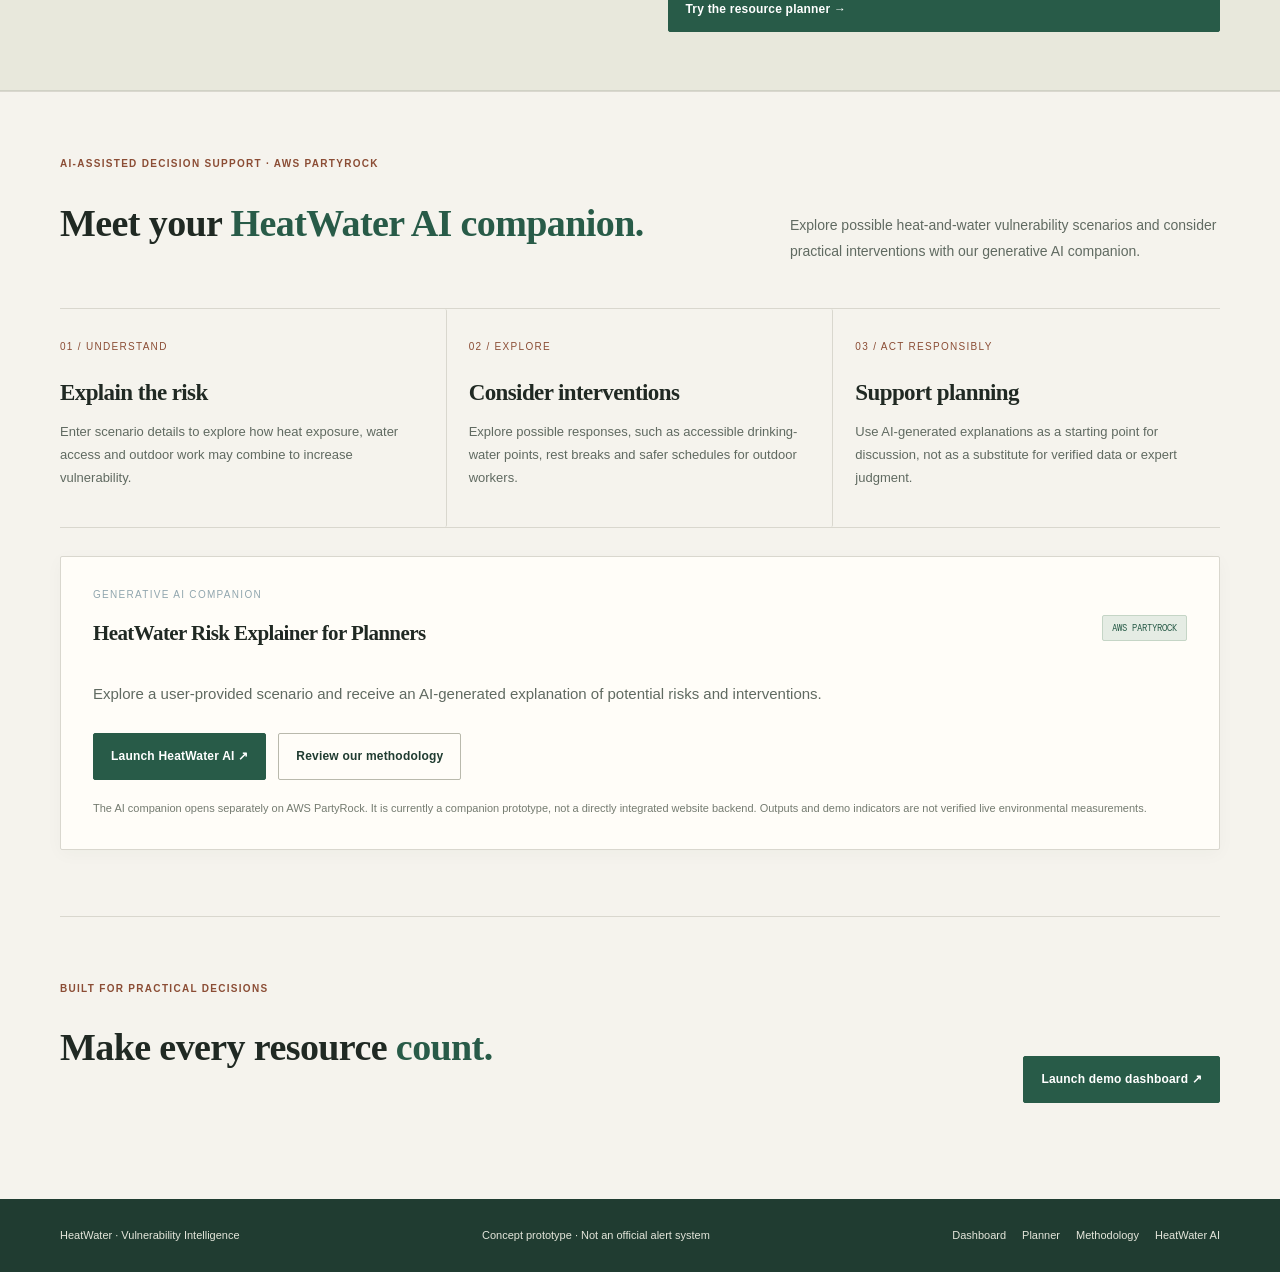
==== commit 90951b11: "Integrate AI companion for decision support in HeatWater Added a new AI-assisted decision support se" ====
--- a/index.html
+++ b/index.html
@@ -1 +1,276 @@
-<!doctype html><html lang="en"><head><meta charset="utf-8"><meta name="viewport" content="width=device-width,initial-scale=1"><title>HeatWater | Climate Resilience Intelligence</title><link rel="stylesheet" href="styles.css"></head><body><div class="top">● &nbsp; CLIMATE RESILIENCE INTELLIGENCE <span style="float:right">DEMO ENVIRONMENT · V1.0</span></div><header><div class="wrap nav"><a class="brand" href="index.html"><span class="mark">H<span style="color:#d6e6e1">W</span></span><span>HeatWater<small>VULNERABILITY INTELLIGENCE</small></span></a><nav class="navlinks"><a class="active" href="index.html">Overview</a><a href="dashboard.html">Explore zones</a><a href="planner.html">Resource planner</a><a href="methodology.html">Methodology</a></nav></div></header><main><section class="wrap hero"><div><div class="eyebrow">HEAT + WATER · DECISION SUPPORT</div><h1>See the risk.<br><em>Prioritize the response.</em></h1><p>A decision-support prototype to help communities investigate where extreme heat and limited water access may overlap — and where limited resources could make a difference.</p><div class="actions"><a class="button primary" href="dashboard.html">Explore vulnerability zones →</a><a class="button secondary" href="methodology.html">How it works</a></div><div class="note">ⓘ Sample values are illustrative, not live or officially validated data.</div></div><div class="visual"><div class="visual-head"><div><div class="label">PRIORITY OVERVIEW</div><h3>Illustrative zone profile</h3></div><span class="tag">● DEMO</span></div><div class="metrics"><div class="metric"><span>High-priority zones</span><strong>04 <small style="font-size:12px;color:#7d929b">/ 12</small></strong></div><div class="metric"><span>Planning population</span><strong>38.4k</strong></div></div><div class="mapgrid"><button class="tile high">03</button><button class="tile critical">04</button><button class="tile moderate">02</button><button class="tile high">01</button><button class="tile high">06</button><button class="tile critical">05</button><button class="tile low">08</button><button class="tile critical">07</button><button class="tile low">09</button><button class="tile moderate">10</button><button class="tile high">11</button><button class="tile moderate">12</button></div><div class="legend"><span><i class="low"></i>Lower</span><span><i class="moderate"></i>Moderate</span><span><i class="high"></i>High</span><span><i class="critical"></i>Critical</span></div><div class="note">Conceptual grid · 12 sample zones</div></div></section><section class="section"><div class="wrap"><div class="sectionhead"><div><div class="eyebrow">THE CHALLENGE</div><h2>Heat and water are <em>connected risks.</em></h2></div><p>Weather information alone doesn't tell a city team where to act first. Exposure, water access, green cover and service availability also matter.</p></div><div class="cards"><article class="card"><span class="number">01 / EXPOSURE</span><h3>Heat pressure</h3><p>Use heat indicators to flag places where hot conditions and outdoor activity may raise concern.</p></article><article class="card"><span class="number">02 / ESSENTIALS</span><h3>Water access gap</h3><p>Limited drinking-water access can make hot conditions harder to manage, especially for people outdoors.</p></article><article class="card"><span class="number">03 / ACTION</span><h3>Prioritized response</h3><p>Compare zones, inspect score drivers, and test how a limited station budget could be allocated.</p></article></div></div></section><section class="band"><div class="wrap bandgrid"><div><div class="eyebrow">FROM DATA TO DECISION</div><h2>Turn vulnerability signals into <em>actionable priorities.</em></h2><p>Designed as a transparent planning aid — not a black-box prediction or replacement for local expertise.</p></div><div class="steps"><div class="step"><b>01 · Assess</b><p>Compare heat, water and community indicators.</p></div><div class="step"><b>02 · Prioritize</b><p>See which sample zones rank highest.</p></div><div class="step"><b>03 · Allocate</b><p>Test a limited number of water stations.</p></div><a class="button primary" href="planner.html">Try the resource planner →</a></div></div></section><section class="wrap section"><div class="sectionhead"><div><div class="eyebrow">BUILT FOR PRACTICAL DECISIONS</div><h2>Make every resource <em>count.</em></h2></div><a class="button primary" href="dashboard.html">Launch demo dashboard ↗</a></div></section></main><footer class="footer"><div class="wrap footrow"><span>HeatWater · Vulnerability Intelligence</span><span>Concept prototype · Not an official alert system</span><div class="footlinks"><a href="dashboard.html">Dashboard</a><a href="planner.html">Planner</a><a href="methodology.html">Methodology</a></div></div></footer></body></html>+
+<!doctype html>
+<html lang="en">
+<head>
+  <meta charset="utf-8">
+  <meta name="viewport" content="width=device-width,initial-scale=1">
+  <title>HeatWater | Climate Resilience Intelligence</title>
+  <link rel="stylesheet" href="styles.css">
+</head>
+<body>
+  <div class="top">
+    ● &nbsp; CLIMATE RESILIENCE INTELLIGENCE
+    <span style="float:right">DEMO ENVIRONMENT · V1.0</span>
+  </div>
+
+  <header>
+    <div class="wrap nav">
+      <a class="brand" href="index.html">
+        <span class="mark">H<span style="color:#d6e6e1">W</span></span>
+        <span>HeatWater<small>VULNERABILITY INTELLIGENCE</small></span>
+      </a>
+      <nav class="navlinks">
+        <a class="active" href="index.html">Overview</a>
+        <a href="dashboard.html">Explore zones</a>
+        <a href="planner.html">Resource planner</a>
+        <a href="methodology.html">Methodology</a>
+        <a href="#heatwater-ai">HeatWater AI ↗</a>
+      </nav>
+    </div>
+  </header>
+
+  <main>
+    <section class="wrap hero">
+      <div>
+        <div class="eyebrow">HEAT + WATER · DECISION SUPPORT</div>
+        <h1>See the risk.<br><em>Prioritize the response.</em></h1>
+        <p>
+          A decision-support prototype to help communities investigate
+          where extreme heat and limited water access may overlap —
+          and where limited resources could make a difference.
+        </p>
+        <div class="actions">
+          <a class="button primary" href="dashboard.html">
+            Explore vulnerability zones →
+          </a>
+          <a class="button secondary" href="methodology.html">
+            How it works
+          </a>
+        </div>
+        <div class="note">
+          ⓘ Sample values are illustrative, not live or officially validated data.
+        </div>
+      </div>
+
+      <div class="visual">
+        <div class="visual-head">
+          <div>
+            <div class="label">PRIORITY OVERVIEW</div>
+            <h3>Illustrative zone profile</h3>
+          </div>
+          <span class="tag">● DEMO</span>
+        </div>
+        <div class="metrics">
+          <div class="metric">
+            <span>High-priority zones</span>
+            <strong>04 <small style="font-size:12px;color:#7d929b">/ 12</small></strong>
+          </div>
+          <div class="metric">
+            <span>Planning population</span>
+            <strong>38.4k</strong>
+          </div>
+        </div>
+        <div class="mapgrid">
+          <button class="tile high">03</button>
+          <button class="tile critical">04</button>
+          <button class="tile moderate">02</button>
+          <button class="tile high">01</button>
+          <button class="tile high">06</button>
+          <button class="tile critical">05</button>
+          <button class="tile low">08</button>
+          <button class="tile critical">07</button>
+          <button class="tile low">09</button>
+          <button class="tile moderate">10</button>
+          <button class="tile high">11</button>
+          <button class="tile moderate">12</button>
+        </div>
+        <div class="legend">
+          <span><i class="low"></i>Lower</span>
+          <span><i class="moderate"></i>Moderate</span>
+          <span><i class="high"></i>High</span>
+          <span><i class="critical"></i>Critical</span>
+        </div>
+        <div class="note">Conceptual grid · 12 sample zones</div>
+      </div>
+    </section>
+
+    <section class="section">
+      <div class="wrap">
+        <div class="sectionhead">
+          <div>
+            <div class="eyebrow">THE CHALLENGE</div>
+            <h2>Heat and water are <em>connected risks.</em></h2>
+          </div>
+          <p>
+            Weather information alone doesn't tell a city team where to act first.
+            Exposure, water access, green cover and service availability also matter.
+          </p>
+        </div>
+
+        <div class="cards">
+          <article class="card">
+            <span class="number">01 / EXPOSURE</span>
+            <h3>Heat pressure</h3>
+            <p>
+              Use heat indicators to flag places where hot conditions and
+              outdoor activity may raise concern.
+            </p>
+          </article>
+          <article class="card">
+            <span class="number">02 / ESSENTIALS</span>
+            <h3>Water access gap</h3>
+            <p>
+              Limited drinking-water access can make hot conditions harder
+              to manage, especially for people outdoors.
+            </p>
+          </article>
+          <article class="card">
+            <span class="number">03 / ACTION</span>
+            <h3>Prioritized response</h3>
+            <p>
+              Compare zones, inspect score drivers, and test how a limited
+              station budget could be allocated.
+            </p>
+          </article>
+        </div>
+      </div>
+    </section>
+
+    <section class="band">
+      <div class="wrap bandgrid">
+        <div>
+          <div class="eyebrow">FROM DATA TO DECISION</div>
+          <h2>Turn vulnerability signals into <em>actionable priorities.</em></h2>
+          <p>
+            Designed as a transparent planning aid — not a black-box
+            prediction or replacement for local expertise.
+          </p>
+        </div>
+        <div class="steps">
+          <div class="step">
+            <b>01 · Assess</b>
+            <p>Compare heat, water and community indicators.</p>
+          </div>
+          <div class="step">
+            <b>02 · Prioritize</b>
+            <p>See which sample zones rank highest.</p>
+          </div>
+          <div class="step">
+            <b>03 · Allocate</b>
+            <p>Test a limited number of water stations.</p>
+          </div>
+          <a class="button primary" href="planner.html">
+            Try the resource planner →
+          </a>
+        </div>
+      </div>
+    </section>
+
+    <!-- NEW: AWS PARTYROCK AI COMPANION -->
+    <section class="section" id="heatwater-ai">
+      <div class="wrap">
+        <div class="sectionhead">
+          <div>
+            <div class="eyebrow">AI-ASSISTED DECISION SUPPORT · AWS PARTYROCK</div>
+            <h2>Meet your <em>HeatWater AI companion.</em></h2>
+          </div>
+          <p>
+            Explore possible heat-and-water vulnerability scenarios
+            and consider practical interventions with our generative
+            AI companion.
+          </p>
+        </div>
+
+        <div class="cards">
+          <article class="card">
+            <span class="number">01 / UNDERSTAND</span>
+            <h3>Explain the risk</h3>
+            <p>
+              Enter scenario details to explore how heat exposure,
+              water access and outdoor work may combine to increase vulnerability.
+            </p>
+          </article>
+
+          <article class="card">
+            <span class="number">02 / EXPLORE</span>
+            <h3>Consider interventions</h3>
+            <p>
+              Explore possible responses, such as accessible drinking-water
+              points, rest breaks and safer schedules for outdoor workers.
+            </p>
+          </article>
+
+          <article class="card">
+            <span class="number">03 / ACT RESPONSIBLY</span>
+            <h3>Support planning</h3>
+            <p>
+              Use AI-generated explanations as a starting point for discussion,
+              not as a substitute for verified data or expert judgment.
+            </p>
+          </article>
+        </div>
+
+        <div class="visual" style="margin-top:28px;padding:32px">
+          <div class="visual-head">
+            <div>
+              <div class="label">GENERATIVE AI COMPANION</div>
+              <h3>HeatWater Risk Explainer for Planners</h3>
+            </div>
+            <span class="tag">AWS PARTYROCK</span>
+          </div>
+
+          <p>
+            Explore a user-provided scenario and receive an AI-generated
+            explanation of potential risks and interventions.
+          </p>
+
+          <div class="actions">
+            <a
+              class="button primary"
+              href="https://partyrock.aws/u/deepika68/bjuSpLj20/HeatWater-Risk-Explainer-for-Planners/"
+              target="_blank"
+              rel="noopener noreferrer">
+              Launch HeatWater AI ↗
+            </a>
+            <a class="button secondary" href="methodology.html">
+              Review our methodology
+            </a>
+          </div>
+
+          <div class="note">
+            The AI companion opens separately on AWS PartyRock.
+            It is currently a companion prototype, not a directly
+            integrated website backend. Outputs and demo indicators
+            are not verified live environmental measurements.
+          </div>
+        </div>
+      </div>
+    </section>
+
+    <section class="wrap section">
+      <div class="sectionhead">
+        <div>
+          <div class="eyebrow">BUILT FOR PRACTICAL DECISIONS</div>
+          <h2>Make every resource <em>count.</em></h2>
+        </div>
+        <a class="button primary" href="dashboard.html">
+          Launch demo dashboard ↗
+        </a>
+      </div>
+    </section>
+  </main>
+
+  <footer class="footer">
+    <div class="wrap footrow">
+      <span>HeatWater · Vulnerability Intelligence</span>
+      <span>Concept prototype · Not an official alert system</span>
+      <div class="footlinks">
+        <a href="dashboard.html">Dashboard</a>
+        <a href="planner.html">Planner</a>
+        <a href="methodology.html">Methodology</a>
+        <a href="#heatwater-ai">HeatWater AI</a>
+      </div>
+    </div>
+  </footer>
+</body>
+</html>
--- a/styles.css
+++ b/styles.css
@@ -1,3 +1,14 @@
 
 @import url('https://fonts.googleapis.com/css2?family=DM+Mono:wght@400;500&family=DM+Sans:wght@400;500;700&family=Manrope:wght@500;600;700;800&display=swap');
 :root{--bg:#0b1116;--panel:#121c23;--line:#293942;--text:#eaf1f3;--muted:#96a8b0;--mint:#66e0c2;--amber:#ffb36b;--red:#ff777b}*{box-sizing:border-box}body{margin:0;background:var(--bg);color:var(--text);font:14px 'DM Sans',sans-serif;line-height:1.6}a{color:inherit;text-decoration:none}.wrap{width:min(1120px,calc(100% - 36px));margin:auto}.top{padding:8px max(18px,calc((100vw - 1120px)/2));background:#070c10;color:#91a4ac;font:10px 'DM Mono';letter-spacing:1px;border-bottom:1px solid var(--line)}header{position:sticky;top:0;z-index:4;background:#0d151aee;backdrop-filter:blur(12px);border-bottom:1px solid var(--line)}.nav{height:76px;display:flex;align-items:center;gap:28px}.brand{font:800 17px Manrope;letter-spacing:-.5px;display:flex;align-items:center;gap:10px;white-space:nowrap}.mark{display:grid;place-items:center;width:38px;height:38px;border:1px solid #3d6b60;border-radius:10px;color:var(--mint);background:#132a25}.brand small{display:block;font:9px 'DM Mono';letter-spacing:1px;color:#8ca0a8}.navlinks{display:flex;gap:22px;margin-left:auto}.navlinks a{font-size:12px;color:#a8b7bd}.navlinks a:hover,.navlinks a.active{color:var(--mint)}.button{display:inline-block;border:1px solid #3d5a58;padding:12px 16px;border-radius:7px;font-weight:700;font-size:12px;cursor:pointer}.primary{background:var(--mint);color:#092019;border-color:var(--mint)}.secondary{color:var(--text)}.eyebrow,.kicker,.label{font:10px 'DM Mono';letter-spacing:1.2px;color:#91a6ae}.eyebrow{color:var(--mint)}h1,h2,h3{font-family:Manrope,sans-serif;line-height:1.2;letter-spacing:-.8px}h1{font-size:clamp(38px,5vw,60px);margin:16px 0}h1 em,h2 em{font-style:normal;color:var(--mint)}h2{font-size:30px}p{color:var(--muted)}.hero{display:grid;grid-template-columns:1.1fr .9fr;gap:60px;align-items:center;padding-top:75px;padding-bottom:75px}.hero p{max-width:600px;line-height:1.9}.actions{display:flex;gap:12px;flex-wrap:wrap;margin-top:26px}.note{font-size:11px;color:#7e929b;margin-top:20px}.visual,.panel,.card{background:var(--panel);border:1px solid var(--line);border-radius:10px;padding:22px}.visual-head,.row-between{display:flex;align-items:center;justify-content:space-between;gap:14px}.tag{font:9px 'DM Mono';color:var(--mint);background:#16332c;border:1px solid #2a574b;border-radius:20px;padding:6px 9px}.metrics{display:grid;grid-template-columns:repeat(2,1fr);gap:10px;margin:20px 0}.metric{background:#0c151a;border:1px solid var(--line);border-radius:7px;padding:13px}.metric span{display:block;color:#8da1a9;font-size:10px}.metric strong{font:700 25px Manrope}.mapgrid{display:grid;grid-template-columns:repeat(4,1fr);gap:7px}.tile{border:1px solid #ffffff22;border-radius:5px;min-height:55px;color:white;font:11px 'DM Mono';cursor:pointer}.low{background:#347f6d}.moderate{background:#a9864b}.high{background:#bd6c45}.critical{background:#a7464e}.legend{display:flex;gap:14px;flex-wrap:wrap;font-size:10px;color:#90a2aa;margin-top:15px}.legend i{display:inline-block;width:8px;height:8px;border-radius:2px;margin-right:5px}.section{padding:65px 0;border-top:1px solid var(--line)}.sectionhead{display:flex;justify-content:space-between;align-items:end;gap:30px;margin-bottom:26px}.sectionhead p{max-width:430px}.cards{display:grid;grid-template-columns:repeat(3,1fr);gap:14px}.card h3{margin-bottom:8px}.card p{font-size:12px;line-height:1.8}.number{font:10px 'DM Mono';color:var(--mint)}.band{background:#101c21;border-block:1px solid var(--line);padding:55px 0}.bandgrid{display:grid;grid-template-columns:1fr 1fr;gap:55px;align-items:center}.steps{display:grid;gap:12px}.step{border-bottom:1px solid var(--line);padding:10px 0}.step b{color:var(--text)}.footer{border-top:1px solid var(--line);background:#070d11;padding:28px 0;color:#82959d;font-size:11px}.footrow{display:flex;justify-content:space-between;gap:20px;align-items:center}.footlinks{display:flex;gap:16px}.page{padding:45px 0 70px}.page h1{font-size:43px}.sublead{max-width:760px}.notice{padding:14px 16px;border:1px solid #665333;background:#241f17;border-radius:7px;margin:22px 0;color:#ead5ad;font-size:12px}.statgrid{display:grid;grid-template-columns:repeat(4,1fr);gap:12px;margin:18px 0}.statgrid .metric strong{display:block;margin:7px 0}.twocol{display:grid;grid-template-columns:1fr 1fr;gap:16px}.threecol{display:grid;grid-template-columns:repeat(3,1fr);gap:12px}.mapbig{display:grid;grid-template-columns:repeat(4,1fr);gap:8px;background:#0c151a;border:1px solid var(--line);border-radius:8px;padding:14px}.mapbig .tile{min-height:75px;text-align:left;padding:9px}.mapbig .tile b,.mapbig .tile small{display:block}.mapbig small{margin-top:4px}.bar{height:6px;background:#2b3b42;border-radius:8px;overflow:hidden;margin:6px 0 14px}.bar span{display:block;height:100%;background:var(--mint)}.tablewrap{overflow:auto;margin-top:18px}table{width:100%;border-collapse:collapse;white-space:nowrap;font-size:11px}th,td{text-align:left;padding:12px;border-bottom:1px solid var(--line)}th{font:9px 'DM Mono';color:#81969e;background:#0c151a}td{color:#b8c6cb}.search,select,input[type=range]{background:#0b1318;border:1px solid #36474f;color:var(--text);padding:10px;border-radius:6px}.search{width:180px}.planner label{display:block;margin:22px 0 8px;color:#d2dcdf;font-size:12px}.planner input[type=range],.planner select{width:100%}.allocation{display:grid;gap:9px;margin:16px 0}.allocitem{display:grid;grid-template-columns:34px 1fr auto;gap:12px;align-items:center;padding:12px;border:1px solid var(--line);border-radius:7px;background:#0c151a}.rank{background:#183a31;color:var(--mint);padding:7px;border-radius:5px;text-align:center;font-family:'DM Mono'}.allocitem p{font-size:11px;margin:4px 0 0}.formula{padding:16px;background:#0b1318;border:1px solid var(--line);border-radius:7px;color:var(--mint);font:12px 'DM Mono';overflow-wrap:anywhere}.list li{margin:10px 0;color:var(--muted)}button{font-family:inherit}@media(max-width:800px){.nav{height:auto;min-height:70px;flex-wrap:wrap;padding:12px 0}.navlinks{order:3;width:100%;overflow:auto;margin:0;padding-bottom:5px}.hero,.bandgrid,.twocol{grid-template-columns:1fr;gap:28px}.hero{padding-top:45px;padding-bottom:45px}.cards{grid-template-columns:1fr}.sectionhead{display:block}.statgrid{grid-template-columns:repeat(2,1fr)}.footrow{align-items:flex-start;flex-wrap:wrap}.page h1{font-size:35px}}@media(max-width:460px){.wrap{width:calc(100% - 24px)}.brand{font-size:15px}.navlinks{gap:16px}.navlinks a{white-space:nowrap;font-size:11px}.visual,.panel,.card{padding:15px}.mapbig{gap:4px;padding:7px}.mapbig .tile{min-height:58px;padding:5px}.statgrid .metric strong{font-size:21px}.footlinks{flex-wrap:wrap}}
+
+/* HeatWater editorial redesign: civic climate-risk tool, not a neon AI dashboard */
+:root{--bg:#f5f3ed;--panel:#fffdf8;--line:#d9d7ce;--text:#202923;--muted:#606a61;--mint:#285b48;--amber:#b97926;--red:#b84938}
+body{background:var(--bg);color:var(--text);font-family:Arial,Helvetica,sans-serif;font-size:15px;line-height:1.55}
+.wrap{width:min(1160px,calc(100% - 48px))}
+.top{background:#203c31;color:#f2f0e7;border:0;padding:8px max(24px,calc((100vw - 1160px)/2));font-size:10px;letter-spacing:1.4px}
+header{background:#f5f3ed;border-bottom:1px solid #c9c8be;backdrop-filter:none}
+.nav{height:72px}.brand{font-family:Arial,sans-serif;font-size:17px;letter-spacing:-.3px;color:#203c31}.brand small{font-family:Arial,sans-serif;color:#68756a;letter-spacing:1.1px;font-size:9px}.mark{border-radius:2px;background:#203c31;color:#f5f3ed;border:0}.navlinks{gap:24px}.navlinks a{font-size:13px;color:#5e675f}.navlinks a:hover,.navlinks a.active{color:#203c31;text-decoration:underline;text-underline-offset:6px}
+h1,h2,h3{font-family:Georgia,'Times New Roman',serif;letter-spacing:-.6px;font-weight:600}h1{font-size:clamp(42px,5vw,66px);line-height:1.04}h1 em,h2 em{color:#285b48}h2{font-size:clamp(28px,3vw,38px)}p{color:#606a61}.eyebrow,.kicker,.label,.number{font-family:Arial,sans-serif;letter-spacing:1.3px;font-size:10px}.eyebrow{color:#8b4d35;font-weight:700}
+.hero{padding-top:64px;padding-bottom:68px;gap:52px}.hero p{font-size:17px;line-height:1.75;max-width:560px}.actions{margin-top:28px}.button{border-radius:2px;padding:13px 17px;font-size:12px;letter-spacing:.2px}.primary{background:#285b48;border-color:#285b48;color:white}.primary:hover{background:#203c31}.secondary{border-color:#b9b9ac;color:#203c31;background:transparent}.note{color:#747b70;font-size:11px}.visual,.panel,.card{background:#fffdf8;border:1px solid #d9d7ce;border-radius:2px;box-shadow:0 4px 18px #26352a08}.visual{padding:24px}.visual h3{font-size:21px}.tag{border-radius:2px;background:#e5ece4;border-color:#c5d5c6;color:#285b48}.metrics{gap:12px}.metric{background:#f2f0e8;border:1px solid #dfddd3;border-radius:2px;padding:15px}.metric span{color:#626b62;font-size:11px}.metric strong{font-family:Georgia,serif;font-size:30px;color:#203c31}.mapgrid{gap:5px}.tile{border:0;border-radius:0;min-height:56px;font:12px Arial,sans-serif;font-weight:700}.low{background:#9eb9a2;color:#183b2b}.moderate{background:#e3c78d;color:#523a13}.high{background:#d89a72;color:#542a1e}.critical{background:#b84938;color:#fff}.legend{color:#606a61}.legend i{border-radius:0}.section{padding:66px 0;border-color:#d9d7ce}.sectionhead{margin-bottom:30px}.sectionhead p{font-size:14px;line-height:1.8}.cards{gap:0;border-top:1px solid #d9d7ce;border-bottom:1px solid #d9d7ce}.card{border:0;border-right:1px solid #d9d7ce;box-shadow:none;background:transparent;padding:24px 22px}.card:first-child{padding-left:0}.card:last-child{border-right:0}.card h3{font-size:23px}.card p{font-size:13px;line-height:1.8}.number{color:#8b4d35}.band{background:#e8e8dc;border-block:1px solid #d0d1c5;padding:58px 0}.band h2{max-width:540px}.steps{gap:0}.step{border-bottom:1px solid #c9ccbf;padding:14px 0}.step b{color:#203c31}.footer{background:#203c31;color:#e4e6db;border:0}.footer p{color:#d0d7cc}.footer a{color:#e4e6db}.page{padding:42px 0 72px}.page h1{font-size:clamp(36px,4vw,50px)}.notice{background:#f2e7d3;border:1px solid #d8bd8e;border-left:4px solid #a16b28;border-radius:0;color:#554222}.statgrid .metric{background:#fffdf8}.twocol,.threecol{gap:14px}.mapbig{background:#fffdf8;border:1px solid #d9d7ce;border-radius:2px;padding:10px;gap:5px}.mapbig .tile{min-height:72px;padding:9px}.bar{background:#e0dfd5;border-radius:0}.bar span{background:#285b48;border-radius:0}.tablewrap{border:1px solid #d9d7ce;background:#fffdf8}table{font-size:12px}th,td{padding:13px 14px;border-bottom:1px solid #e5e2d8}th{background:#eeece3;color:#586358;font-size:10px;letter-spacing:.7px}td{color:#303b32}.search,select,input[type=range]{background:#fffdf8;border:1px solid #c8c9bd;color:#202923;border-radius:2px}.planner label{color:#303b32}.allocitem{background:#fffdf8;border:1px solid #d9d7ce;border-radius:2px}.rank{background:#e5ece4;color:#285b48;border-radius:2px}.formula{background:#eeece3;border:1px solid #d9d7ce;border-radius:2px;color:#285b48}.list li{color:#606a61}button{font-family:inherit}
+@media(max-width:800px){.wrap{width:calc(100% - 32px)}.hero{padding-top:42px;padding-bottom:44px}.cards{grid-template-columns:1fr}.card,.card:first-child{padding:20px 0;border-right:0;border-bottom:1px solid #d9d7ce}.card:last-child{border-bottom:0}.navlinks{gap:16px}}
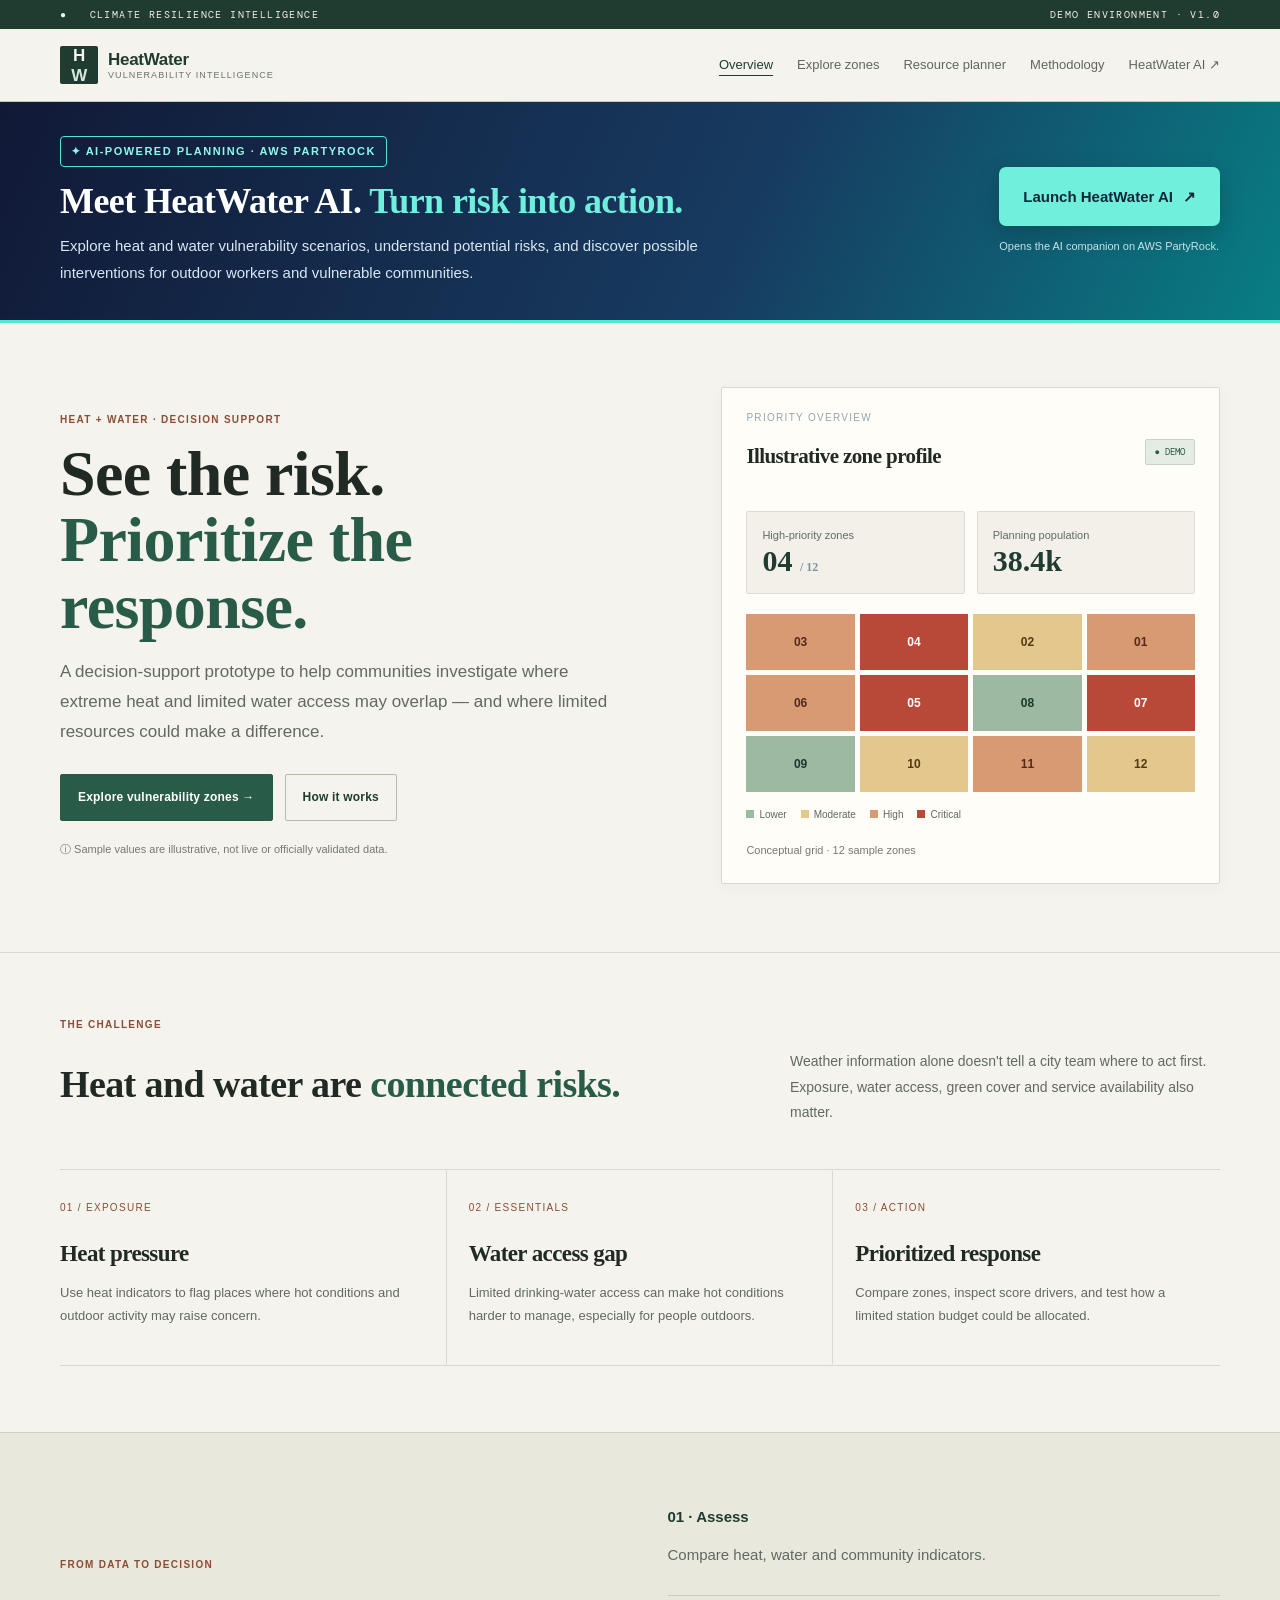
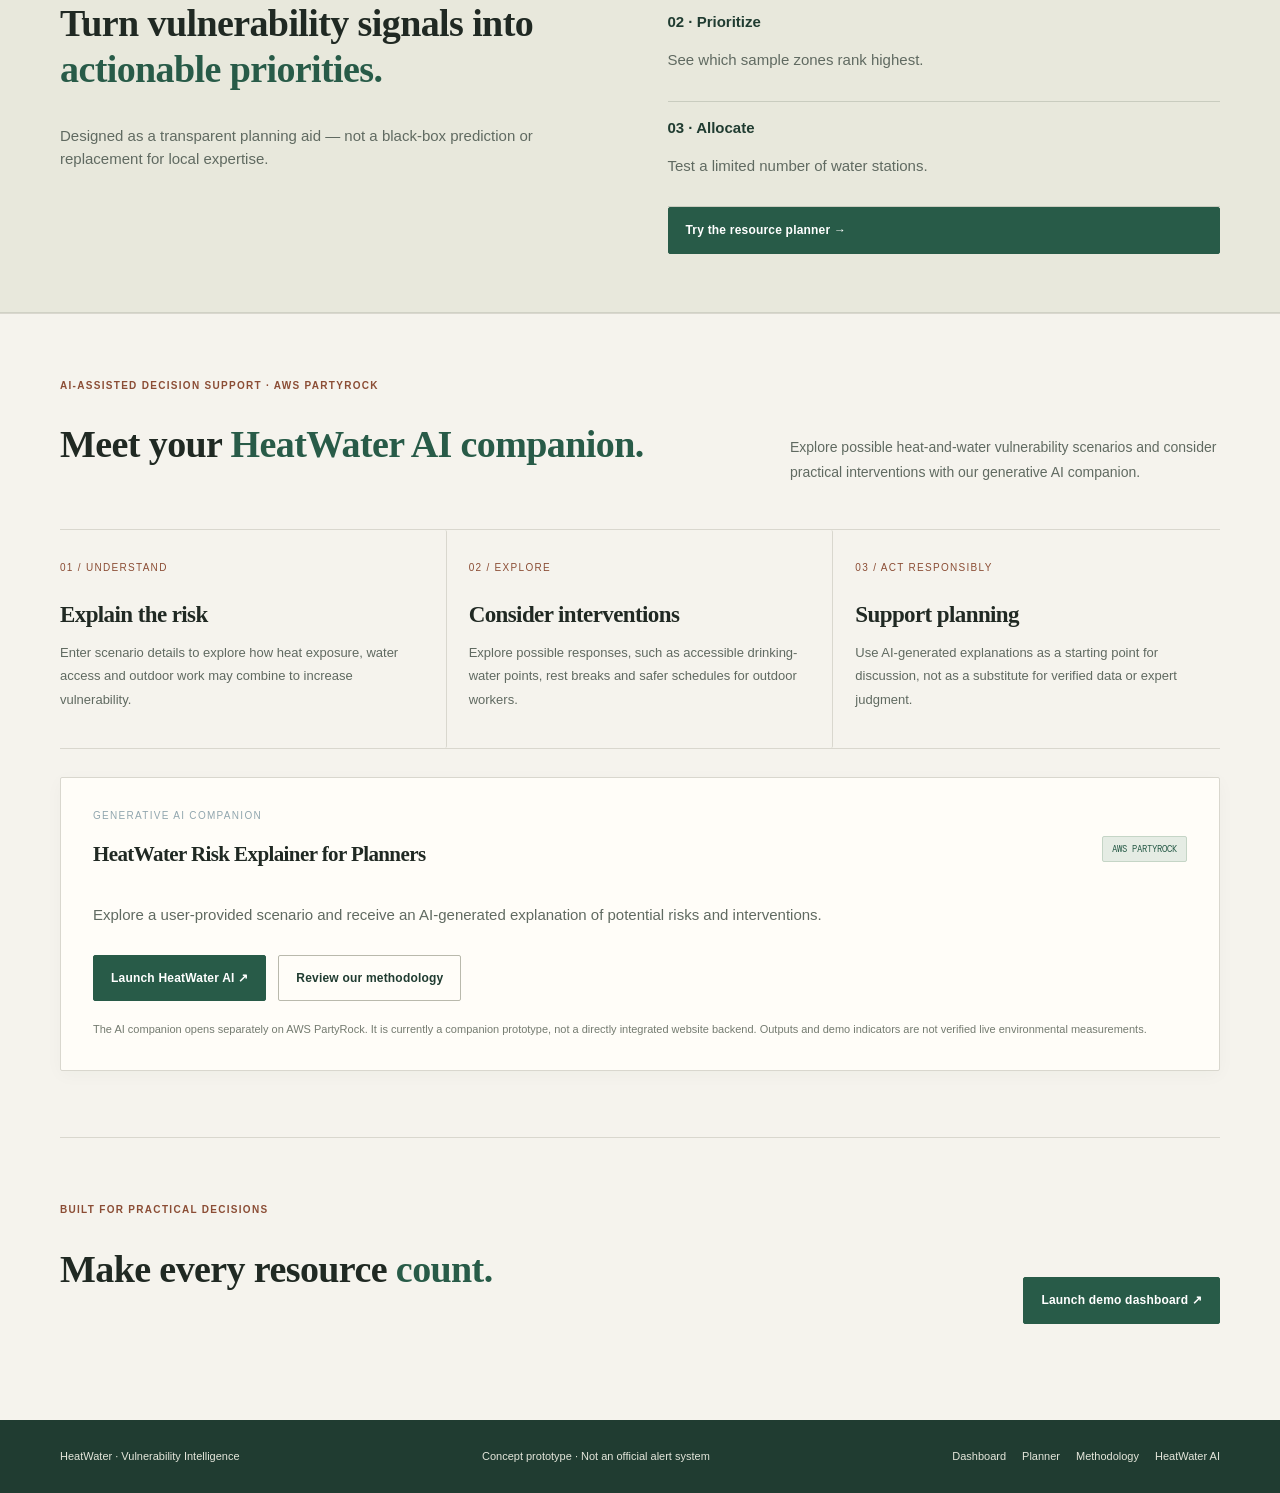
==== commit 9299a0b9: "Add featured AWS AI launch banner section Added a featured AWS AI launch banner section to highlight" ====
--- a/index.html
+++ b/index.html
@@ -30,6 +30,98 @@
   </header>
 
   <main>
+    
+<!-- FEATURED AWS AI LAUNCH BANNER -->
+<section id="featured-ai" style="
+  background:linear-gradient(115deg,#111936 0%,#173b60 58%,#087e83 100%);
+  color:#ffffff;
+  padding:34px 24px;
+  border-bottom:3px solid #55e6d1;
+">
+  <div style="
+    max-width:1160px;
+    margin:0 auto;
+    display:flex;
+    align-items:center;
+    justify-content:space-between;
+    gap:28px;
+    flex-wrap:wrap;
+  ">
+    <div style="flex:1;min-width:260px;">
+      <div style="
+        display:inline-block;
+        padding:6px 10px;
+        border:1px solid #55e6d1;
+        border-radius:4px;
+        color:#8ff8e8;
+        font-size:11px;
+        font-weight:700;
+        letter-spacing:1.5px;
+        margin-bottom:14px;
+      ">
+        ✦ AI-POWERED PLANNING · AWS PARTYROCK
+      </div>
+
+      <h2 style="
+        margin:0 0 10px;
+        color:#ffffff;
+        font-size:clamp(25px,3vw,36px);
+        line-height:1.15;
+      ">
+        Meet HeatWater AI.
+        <span style="color:#70f0dc;">Turn risk into action.</span>
+      </h2>
+
+      <p style="
+        max-width:650px;
+        margin:0;
+        color:#d8e7f4;
+        font-size:15px;
+        line-height:1.8;
+      ">
+        Explore heat and water vulnerability scenarios, understand
+        potential risks, and discover possible interventions for
+        outdoor workers and vulnerable communities.
+      </p>
+    </div>
+
+    <div style="min-width:220px;">
+      <a
+        href="https://partyrock.aws/u/deepika68/bjuSpLj20/HeatWater-Risk-Explainer-for-Planners/"
+        target="_blank"
+        rel="noopener noreferrer"
+        style="
+          display:inline-flex;
+          align-items:center;
+          justify-content:center;
+          gap:10px;
+          padding:16px 22px;
+          background:#70f0dc;
+          color:#10243a;
+          border:2px solid #70f0dc;
+          border-radius:7px;
+          font-size:15px;
+          font-weight:800;
+          text-decoration:none;
+          box-shadow:0 8px 24px rgba(0,0,0,.18);
+        "
+      >
+        Launch HeatWater AI <span aria-hidden="true">↗</span>
+      </a>
+
+      <p style="
+        margin:12px 0 0;
+        color:#c6e3e8;
+        font-size:11px;
+        line-height:1.6;
+      ">
+        Opens the AI companion on AWS PartyRock.
+      </p>
+    </div>
+  </div>
+</section>
+<!-- END FEATURED AWS AI LAUNCH BANNER -->
+
     <section class="wrap hero">
       <div>
         <div class="eyebrow">HEAT + WATER · DECISION SUPPORT</div>
